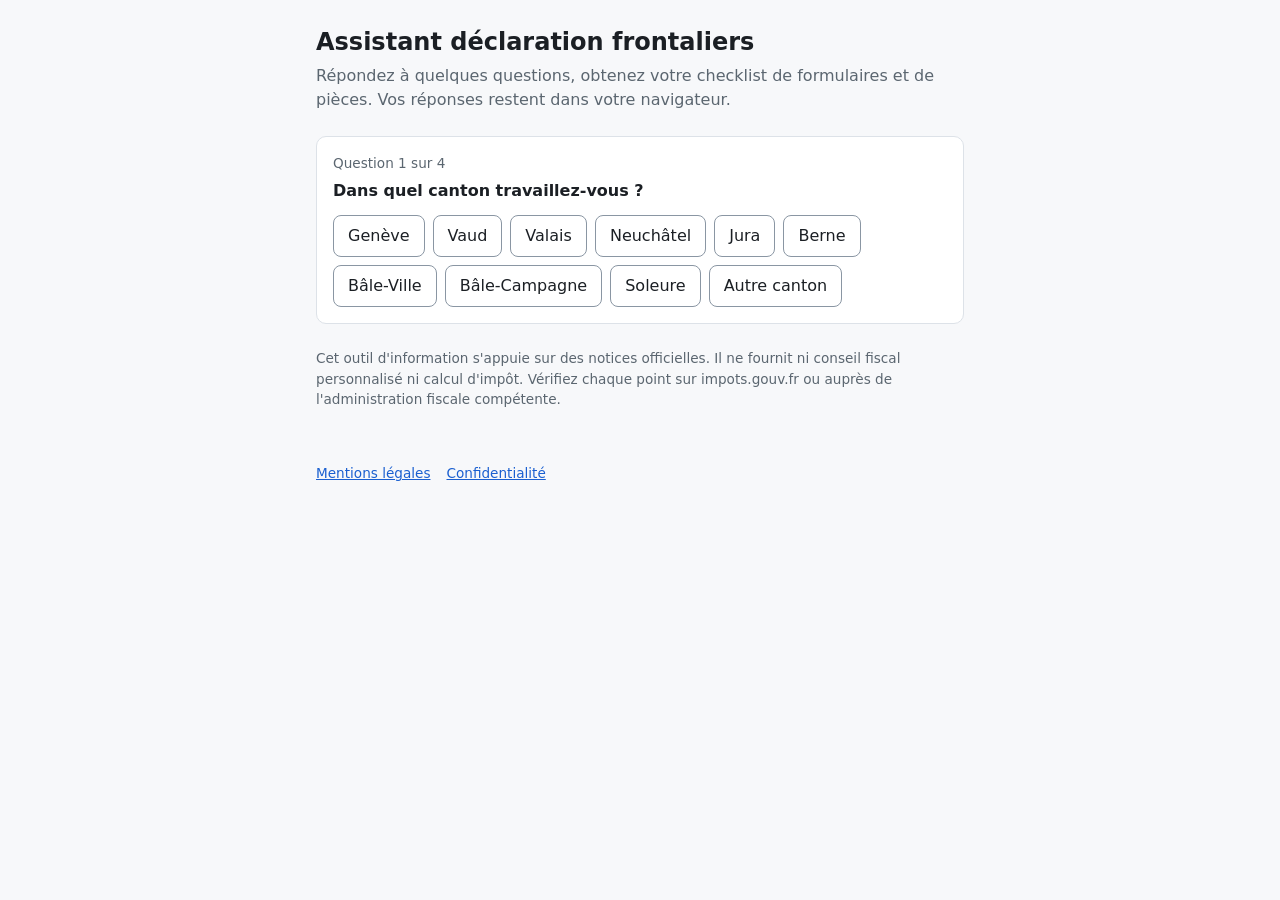
==== index.html @ 08b75a15 "Étape 2 : pages légales, SEO, mesure d'audience optionnelle, accessibilité - Avertissement reformulé" ====
<!doctype html>
<html lang="fr">
<head>
  <meta charset="utf-8">
  <meta name="viewport" content="width=device-width, initial-scale=1">
  <title>Checklist déclaration d'impôts frontalier Suisse (Genève) | Assistant frontaliers</title>
  <meta name="description" content="Outil d'information gratuit : répondez à quelques questions et obtenez la checklist des formulaires (2042, 2047, 3916) et des pièces pour votre déclaration française de frontalier travaillant en Suisse.">
  <link rel="canonical" href="https://tmendyharan-cyber.github.io/assistant-frontaliers/">
  <meta property="og:type" content="website">
  <meta property="og:locale" content="fr_FR">
  <meta property="og:site_name" content="Assistant frontaliers">
  <meta property="og:title" content="Checklist déclaration d'impôts frontalier Suisse (Genève)">
  <meta property="og:description" content="Répondez à quelques questions et obtenez la checklist des formulaires et des pièces pour votre déclaration française. Outil d'information, vos réponses restent dans votre navigateur.">
  <meta property="og:url" content="https://tmendyharan-cyber.github.io/assistant-frontaliers/">
  <meta name="twitter:card" content="summary">
  <link rel="stylesheet" href="style.css">
</head>
<body>
<a class="skip" href="#app">Aller au questionnaire</a>
<main>
  <h1>Assistant déclaration frontaliers</h1>
  <p class="lead">Répondez à quelques questions, obtenez votre checklist de formulaires et de pièces. Vos réponses restent dans votre navigateur.</p>
  <div id="app"></div>
  <p class="disc" id="disc"></p>
</main>
<footer>
  <nav aria-label="Informations légales">
    <a href="mentions-legales.html">Mentions légales</a>
    <a href="confidentialite.html">Confidentialité</a>
  </nav>
</footer>
<script type="module" src="analytics.js"></script>
<script type="module" src="app.js"></script>
</body>
</html>
---- style.css ----
/* Contrastes vérifiés (WCAG 2.1 AA) : texte ≥ 4,5:1, bordures de contrôles ≥ 3:1. */
:root { --bg:#f7f8fa; --fg:#1b1f24; --muted:#5b6670; --card:#fff; --accent:#1a5fd0; --on-accent:#fff; --line:#dde2e8; --control:#8a96a3; --warn:#8a5a00; }
@media (prefers-color-scheme: dark) {
  :root { --bg:#14171a; --fg:#e8ebee; --muted:#9aa5b0; --card:#1d2227; --accent:#6ea2ff; --on-accent:#14171a; --line:#2c333a; --control:#6b7682; --warn:#e0b050; }
}
* { box-sizing: border-box; }
body { margin:0; background:var(--bg); color:var(--fg); font:16px/1.5 system-ui, sans-serif; }
main { max-width:680px; margin:0 auto; padding:24px 16px 32px; }
h1 { font-size:1.5rem; margin:0 0 4px; }
h2 { font-size:1.2rem; margin:24px 0 8px; }
.lead { color:var(--muted); margin:0 0 24px; }
.card { background:var(--card); border:1px solid var(--line); border-radius:10px; padding:16px; margin-bottom:12px; }
.q { font-weight:600; font-size:1rem; margin:0 0 12px; }
.q:focus { outline:none; }
.opts { display:flex; flex-wrap:wrap; gap:8px; }
button { font:inherit; padding:8px 14px; border-radius:8px; border:1px solid var(--control); background:var(--card); color:var(--fg); cursor:pointer; }
button:hover { border-color:var(--accent); }
button.primary { background:var(--accent); color:var(--on-accent); border-color:var(--accent); }
button[aria-pressed="true"] { border-color:var(--accent); box-shadow:inset 0 0 0 1px var(--accent); }
:focus-visible { outline:3px solid var(--accent); outline-offset:2px; }
.step { color:var(--muted); font-size:.85rem; margin-bottom:6px; }
.rule h3 { margin:0 0 6px; font-size:1.02rem; }
.rule p { margin:0 0 8px; }
.badge { display:inline-block; font-size:.75rem; color:var(--warn); border:1px solid var(--warn); border-radius:6px; padding:1px 6px; margin-bottom:8px; }
a { color:var(--accent); }
.disc { color:var(--muted); font-size:.85rem; margin-top:24px; }
.actions { display:flex; flex-wrap:wrap; gap:8px; margin-top:16px; }
form label { display:block; margin:8px 0; }
input[type="email"] { font:inherit; width:100%; max-width:360px; padding:8px 10px; border-radius:8px; border:1px solid var(--control); background:var(--card); color:var(--fg); }
.sr-only { position:absolute; width:1px; height:1px; padding:0; margin:-1px; overflow:hidden; clip:rect(0,0,0,0); white-space:nowrap; border:0; }
.skip { position:absolute; left:-9999px; top:8px; background:var(--card); color:var(--fg); padding:8px 12px; border-radius:8px; z-index:1; }
.skip:focus { left:16px; }
footer { max-width:680px; margin:0 auto; padding:0 16px 48px; color:var(--muted); font-size:.85rem; }
footer nav { display:flex; flex-wrap:wrap; gap:16px; margin-top:8px; }
.prose h2 { margin-top:28px; }
.prose li { margin-bottom:4px; }
@media print { button, .actions, .skip, footer nav { display:none; } body { background:#fff; color:#000; } }
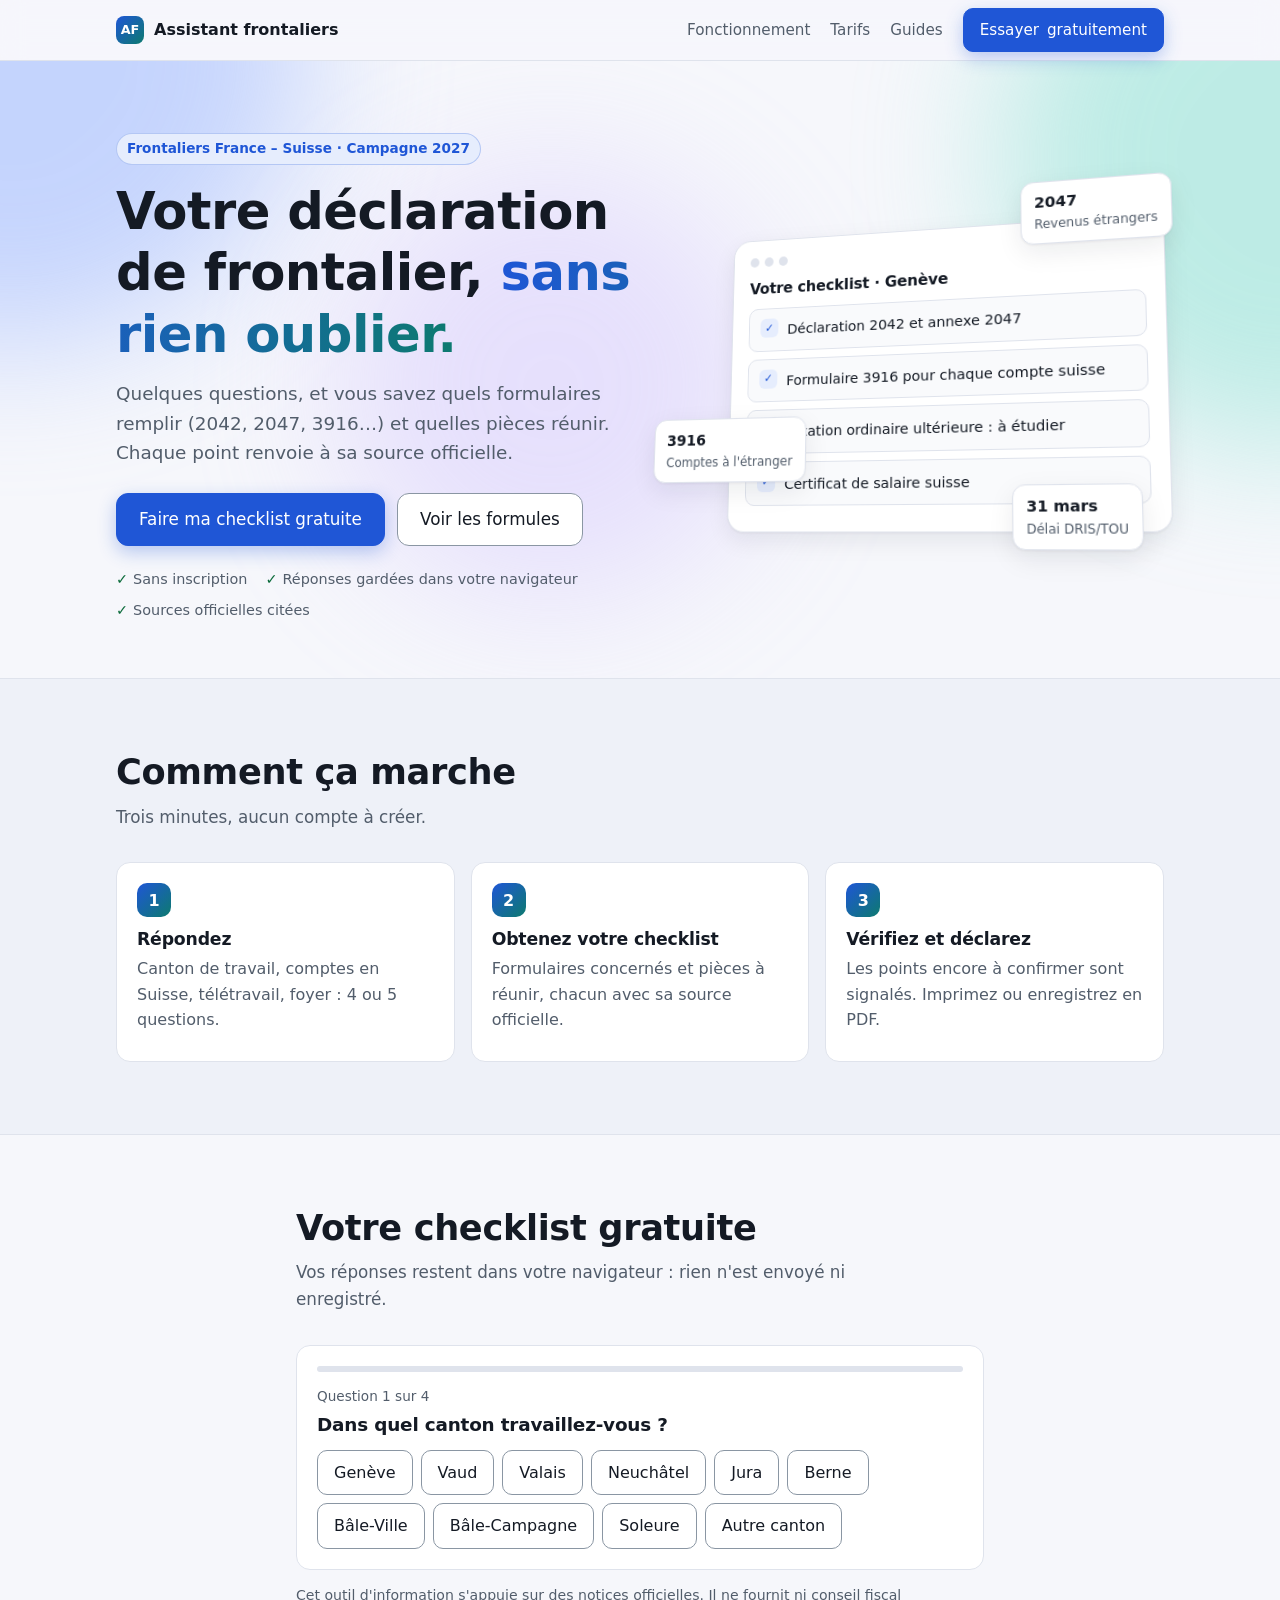
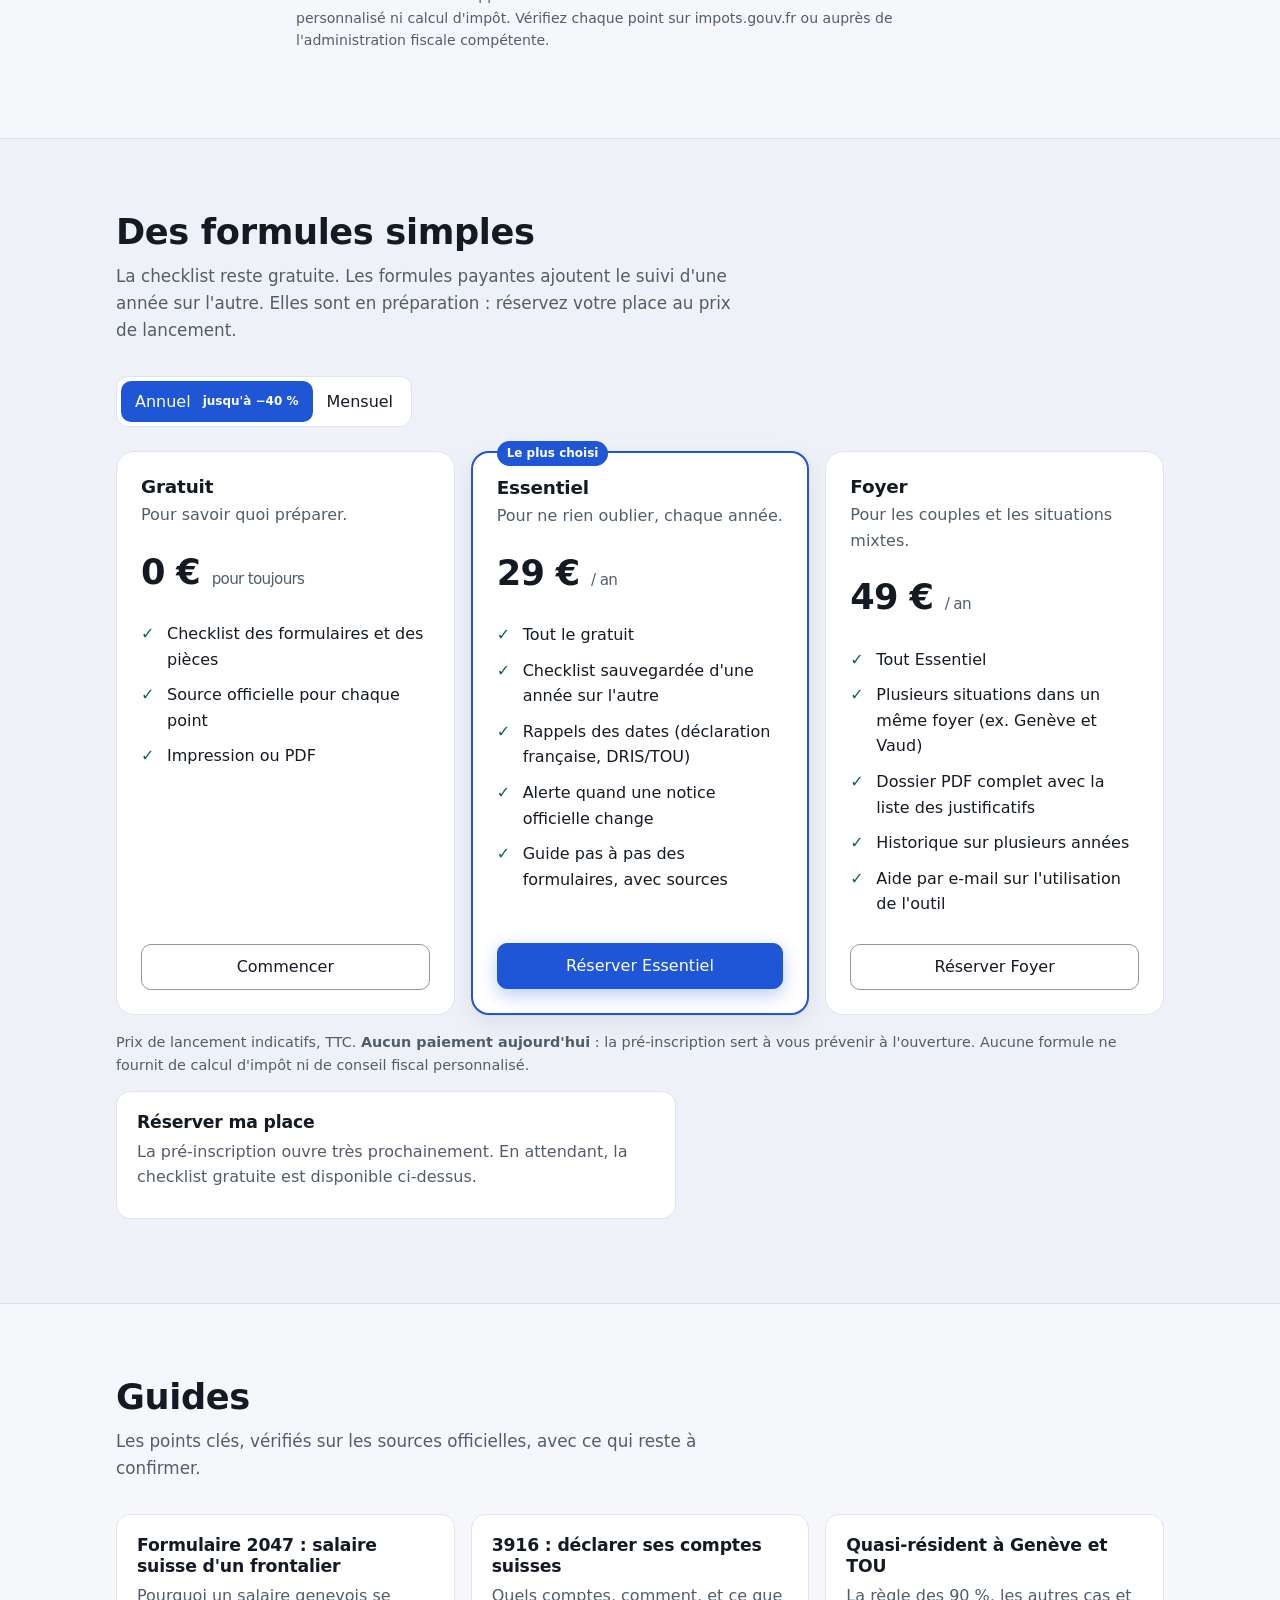
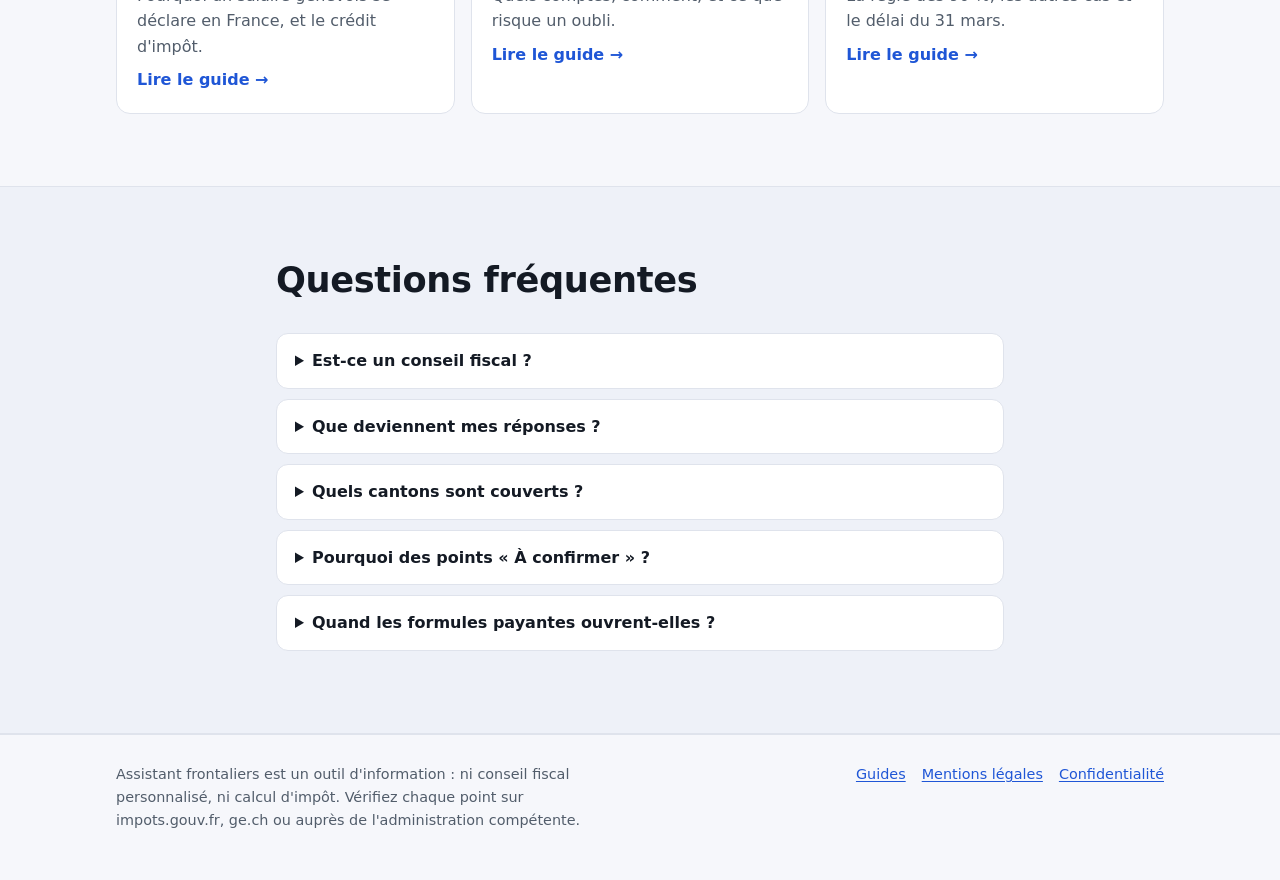
==== commit 35612585: "Étape 3 : page d'accueil SaaS, tarifs en pré-inscription, guides vérifiés - Accueil : héros animé (c" ====
--- a/index.html
+++ b/index.html
@@ -13,23 +13,143 @@
   <meta property="og:description" content="Répondez à quelques questions et obtenez la checklist des formulaires et des pièces pour votre déclaration française. Outil d'information, vos réponses restent dans votre navigateur.">
   <meta property="og:url" content="https://tmendyharan-cyber.github.io/assistant-frontaliers/">
   <meta name="twitter:card" content="summary">
-  <link rel="stylesheet" href="style.css">
+  <link rel="stylesheet" href="style.css?v=4">
+  <script>document.documentElement.classList.add("js");</script>
 </head>
 <body>
-<a class="skip" href="#app">Aller au questionnaire</a>
+<a class="skip" href="#assistant">Aller au questionnaire</a>
+
+<header class="site-header">
+  <div class="wrap">
+    <a class="brand" href="./"><span class="brand-mark" aria-hidden="true">AF</span>Assistant frontaliers</a>
+    <nav class="site-nav" aria-label="Navigation principale">
+      <a href="#fonctionnement">Fonctionnement</a>
+      <a href="#tarifs">Tarifs</a>
+      <a href="articles/">Guides</a>
+      <a class="btn btn-primary" href="#assistant">Essayer<span class="hide-sm"> gratuitement</span></a>
+    </nav>
+  </div>
+</header>
+
 <main>
-  <h1>Assistant déclaration frontaliers</h1>
-  <p class="lead">Répondez à quelques questions, obtenez votre checklist de formulaires et de pièces. Vos réponses restent dans votre navigateur.</p>
-  <div id="app"></div>
-  <p class="disc" id="disc"></p>
+  <section class="hero" aria-labelledby="hero-title">
+    <div class="hero-bg" aria-hidden="true"><span class="blob b1"></span><span class="blob b2"></span><span class="blob b3"></span></div>
+    <div class="wrap">
+      <div>
+        <span class="eyebrow">Frontaliers France – Suisse · Campagne 2027</span>
+        <h1 id="hero-title">Votre déclaration de frontalier, <span class="grad">sans rien oublier.</span></h1>
+        <p class="lead">Quelques questions, et vous savez quels formulaires remplir (2042, 2047, 3916…) et quelles pièces réunir. Chaque point renvoie à sa source officielle.</p>
+        <div class="hero-cta">
+          <a class="btn btn-primary btn-lg" href="#assistant">Faire ma checklist gratuite</a>
+          <a class="btn btn-lg" href="#tarifs">Voir les formules</a>
+        </div>
+        <ul class="trust">
+          <li>Sans inscription</li>
+          <li>Réponses gardées dans votre navigateur</li>
+          <li>Sources officielles citées</li>
+        </ul>
+      </div>
+      <div class="scene" aria-hidden="true">
+        <div class="tilt" id="tilt">
+          <div class="mock">
+            <div class="mock-head"><span></span><span></span><span></span></div>
+            <h3>Votre checklist · Genève</h3>
+            <div class="mock-item"><span class="tick">✓</span>Déclaration 2042 et annexe 2047</div>
+            <div class="mock-item"><span class="tick">✓</span>Formulaire 3916 pour chaque compte suisse</div>
+            <div class="mock-item"><span class="tick">✓</span>Taxation ordinaire ultérieure : à étudier</div>
+            <div class="mock-item"><span class="tick">✓</span>Certificat de salaire suisse</div>
+          </div>
+          <div class="chip c1">2047<small>Revenus étrangers</small></div>
+          <div class="chip c2">3916<small>Comptes à l'étranger</small></div>
+          <div class="chip c3">31 mars<small>Délai DRIS/TOU</small></div>
+        </div>
+      </div>
+    </div>
+  </section>
+
+  <section class="section alt" id="fonctionnement" aria-labelledby="fonctionnement-title">
+    <div class="wrap">
+      <div class="section-head reveal">
+        <h2 id="fonctionnement-title">Comment ça marche</h2>
+        <p>Trois minutes, aucun compte à créer.</p>
+      </div>
+      <div class="grid-3">
+        <div class="card reveal"><div class="step-num">1</div><h3>Répondez</h3><p>Canton de travail, comptes en Suisse, télétravail, foyer : 4 ou 5 questions.</p></div>
+        <div class="card reveal"><div class="step-num">2</div><h3>Obtenez votre checklist</h3><p>Formulaires concernés et pièces à réunir, chacun avec sa source officielle.</p></div>
+        <div class="card reveal"><div class="step-num">3</div><h3>Vérifiez et déclarez</h3><p>Les points encore à confirmer sont signalés. Imprimez ou enregistrez en PDF.</p></div>
+      </div>
+    </div>
+  </section>
+
+  <section class="section" id="assistant" aria-labelledby="assistant-title" tabindex="-1">
+    <div class="wrap assistant-shell">
+      <div class="section-head">
+        <h2 id="assistant-title">Votre checklist gratuite</h2>
+        <p>Vos réponses restent dans votre navigateur : rien n'est envoyé ni enregistré.</p>
+      </div>
+      <div id="app"></div>
+      <p class="disc" id="disc"></p>
+    </div>
+  </section>
+
+  <section class="section alt" id="tarifs" aria-labelledby="tarifs-title">
+    <div class="wrap">
+      <div class="section-head reveal">
+        <h2 id="tarifs-title">Des formules simples</h2>
+        <p>La checklist reste gratuite. Les formules payantes ajoutent le suivi d'une année sur l'autre. Elles sont en préparation : réservez votre place au prix de lancement.</p>
+      </div>
+      <div class="billing" role="group" aria-label="Périodicité">
+        <button type="button" data-billing="yearly" aria-pressed="true">Annuel <span class="save" id="save"></span></button>
+        <button type="button" data-billing="monthly" aria-pressed="false">Mensuel</button>
+      </div>
+      <div class="plans" id="plans"></div>
+      <p class="price-note">Prix de lancement indicatifs, TTC. <strong>Aucun paiement aujourd'hui</strong> : la pré-inscription sert à vous prévenir à l'ouverture. Aucune formule ne fournit de calcul d'impôt ni de conseil fiscal personnalisé.</p>
+
+      <div class="card waitlist reveal" id="liste">
+        <h3>Réserver ma place</h3>
+        <div id="waitlist"></div>
+      </div>
+    </div>
+  </section>
+
+  <section class="section" id="guides" aria-labelledby="guides-title">
+    <div class="wrap">
+      <div class="section-head reveal">
+        <h2 id="guides-title">Guides</h2>
+        <p>Les points clés, vérifiés sur les sources officielles, avec ce qui reste à confirmer.</p>
+      </div>
+      <div class="grid-3">
+        <a class="card link reveal" href="articles/formulaire-2047-suisse-frontalier.html"><h3>Formulaire 2047 : salaire suisse d'un frontalier</h3><p>Pourquoi un salaire genevois se déclare en France, et le crédit d'impôt.</p><span class="more">Lire le guide →</span></a>
+        <a class="card link reveal" href="articles/3916-compte-bancaire-suisse-frontalier.html"><h3>3916 : déclarer ses comptes suisses</h3><p>Quels comptes, comment, et ce que risque un oubli.</p><span class="more">Lire le guide →</span></a>
+        <a class="card link reveal" href="articles/quasi-resident-geneve-taxation-ordinaire-ulterieure.html"><h3>Quasi-résident à Genève et TOU</h3><p>La règle des 90 %, les autres cas et le délai du 31 mars.</p><span class="more">Lire le guide →</span></a>
+      </div>
+    </div>
+  </section>
+
+  <section class="section alt faq" id="faq" aria-labelledby="faq-title">
+    <div class="wrap" style="max-width:760px">
+      <div class="section-head"><h2 id="faq-title">Questions fréquentes</h2></div>
+      <details><summary>Est-ce un conseil fiscal ?</summary><p>Non. C'est un outil d'information : il liste les formulaires et les pièces à prévoir selon vos réponses, avec la source de chaque point. Il ne calcule pas votre impôt et ne remplace ni les notices officielles ni l'administration fiscale.</p></details>
+      <details><summary>Que deviennent mes réponses ?</summary><p>Elles restent dans votre navigateur et disparaissent quand vous fermez la page. Seule l'adresse e-mail que vous laissez volontairement pour la pré-inscription est conservée. <a href="confidentialite.html">Politique de confidentialité</a>.</p></details>
+      <details><summary>Quels cantons sont couverts ?</summary><p>Genève en priorité, ainsi que les huit cantons de l'accord frontalier de 1983 (Berne, Soleure, Bâle-Ville, Bâle-Campagne, Vaud, Valais, Neuchâtel, Jura). Les autres cantons ne sont pas encore couverts.</p></details>
+      <details><summary>Pourquoi des points « À confirmer » ?</summary><p>Certains points n'ont pas encore été vérifiés sur la notice officielle de la campagne en cours. Ils sont signalés pour que vous les contrôliez avant de déclarer.</p></details>
+      <details><summary>Quand les formules payantes ouvrent-elles ?</summary><p>Elles sont en préparation pour la campagne de déclaration 2027. Pré-inscrivez-vous pour être prévenu. Aucun paiement n'est demandé aujourd'hui.</p></details>
+    </div>
+  </section>
 </main>
+
 <footer>
-  <nav aria-label="Informations légales">
-    <a href="mentions-legales.html">Mentions légales</a>
-    <a href="confidentialite.html">Confidentialité</a>
-  </nav>
+  <div class="wrap">
+    <p>Assistant frontaliers est un outil d'information : ni conseil fiscal personnalisé, ni calcul d'impôt. Vérifiez chaque point sur impots.gouv.fr, ge.ch ou auprès de l'administration compétente.</p>
+    <nav aria-label="Informations légales">
+      <a href="articles/">Guides</a>
+      <a href="mentions-legales.html">Mentions légales</a>
+      <a href="confidentialite.html">Confidentialité</a>
+    </nav>
+  </div>
 </footer>
 <script type="module" src="analytics.js"></script>
 <script type="module" src="app.js"></script>
+<script type="module" src="landing.js"></script>
 </body>
 </html>
--- a/style.css
+++ b/style.css
@@ -1,37 +1,195 @@
-/* Contrastes vérifiés (WCAG 2.1 AA) : texte ≥ 4,5:1, bordures de contrôles ≥ 3:1. */
-:root { --bg:#f7f8fa; --fg:#1b1f24; --muted:#5b6670; --card:#fff; --accent:#1a5fd0; --on-accent:#fff; --line:#dde2e8; --control:#8a96a3; --warn:#8a5a00; }
+/* Contrastes vérifiés (WCAG 2.1 AA) : texte ≥ 4,5:1, bordures de contrôles ≥ 3:1.
+   Polices système uniquement : aucune requête vers un service de polices tiers. */
+:root {
+  --bg:#f6f7fb; --bg-2:#eef1f8; --fg:#141a24; --muted:#525d6b; --card:#fff; --card-2:#f9fafc;
+  --accent:#1f56d6; --accent-2:#0d7a6f; --on-accent:#fff; --accent-soft:#e6edfd;
+  --line:#dfe3ec; --control:#8a96a3; --warn:#8a5a00; --ok:#0b6b3a;
+  --blob-1:#9db8ff; --blob-2:#8fe3d4; --blob-3:#c9b6ff;
+  --shadow:0 1px 2px rgba(16,24,40,.05), 0 8px 24px rgba(16,24,40,.08);
+  --radius:14px;
+}
 @media (prefers-color-scheme: dark) {
-  :root { --bg:#14171a; --fg:#e8ebee; --muted:#9aa5b0; --card:#1d2227; --accent:#6ea2ff; --on-accent:#14171a; --line:#2c333a; --control:#6b7682; --warn:#e0b050; }
+  :root {
+    --bg:#0e1117; --bg-2:#141924; --fg:#e8ebf1; --muted:#9da8b6; --card:#161b26; --card-2:#1b2130;
+    --accent:#7aa7ff; --accent-2:#5fd1bf; --on-accent:#0e1117; --accent-soft:#1c2740;
+    --line:#2a3242; --control:#6b7682; --warn:#e0b050; --ok:#5fd18f;
+    --blob-1:#2b4b9e; --blob-2:#145e57; --blob-3:#4a3a8c;
+    --shadow:0 1px 2px rgba(0,0,0,.3), 0 10px 30px rgba(0,0,0,.35);
+  }
 }
-* { box-sizing: border-box; }
-body { margin:0; background:var(--bg); color:var(--fg); font:16px/1.5 system-ui, sans-serif; }
-main { max-width:680px; margin:0 auto; padding:24px 16px 32px; }
-h1 { font-size:1.5rem; margin:0 0 4px; }
-h2 { font-size:1.2rem; margin:24px 0 8px; }
-.lead { color:var(--muted); margin:0 0 24px; }
-.card { background:var(--card); border:1px solid var(--line); border-radius:10px; padding:16px; margin-bottom:12px; }
-.q { font-weight:600; font-size:1rem; margin:0 0 12px; }
+* { box-sizing:border-box; }
+html { scroll-behavior:smooth; }
+body { margin:0; background:var(--bg); color:var(--fg); font:16px/1.6 ui-sans-serif, system-ui, -apple-system, "Segoe UI", Roboto, sans-serif; -webkit-font-smoothing:antialiased; }
+img, svg { max-width:100%; }
+a { color:var(--accent); text-underline-offset:2px; }
+h1, h2, h3 { line-height:1.2; letter-spacing:-.01em; }
+:focus-visible { outline:3px solid var(--accent); outline-offset:2px; border-radius:6px; }
+.sr-only { position:absolute; width:1px; height:1px; padding:0; margin:-1px; overflow:hidden; clip:rect(0,0,0,0); white-space:nowrap; border:0; }
+.skip { position:absolute; left:-9999px; top:8px; background:var(--card); color:var(--fg); padding:8px 12px; border-radius:8px; z-index:100; }
+.skip:focus { left:16px; }
+.wrap { max-width:1080px; margin:0 auto; padding:0 16px; }
+
+/* En-tête */
+.site-header { position:sticky; top:0; z-index:50; backdrop-filter:saturate(1.4) blur(12px); -webkit-backdrop-filter:saturate(1.4) blur(12px); background:color-mix(in srgb, var(--bg) 78%, transparent); border-bottom:1px solid var(--line); }
+.site-header .wrap { display:flex; align-items:center; gap:16px; height:60px; }
+.brand { display:flex; align-items:center; gap:10px; font-weight:700; color:var(--fg); text-decoration:none; }
+.brand-mark { width:28px; height:28px; border-radius:8px; background:linear-gradient(135deg, var(--accent), var(--accent-2)); display:grid; place-items:center; color:var(--on-accent); font-size:.8rem; font-weight:800; }
+.site-nav { margin-left:auto; display:flex; align-items:center; gap:20px; }
+.site-nav a { color:var(--muted); text-decoration:none; font-size:.95rem; }
+.site-nav a:hover { color:var(--fg); }
+.site-nav .btn { color:var(--on-accent); }
+@media (max-width:720px) { .site-nav a:not(.btn) { display:none; } }
+
+/* Boutons */
+button, .btn { font:inherit; display:inline-flex; align-items:center; justify-content:center; gap:8px; padding:9px 16px; border-radius:10px; border:1px solid var(--control); background:var(--card); color:var(--fg); cursor:pointer; text-decoration:none; transition:transform .15s ease, box-shadow .15s ease, border-color .15s ease; }
+button:hover, .btn:hover { border-color:var(--accent); }
+.btn-primary, button.primary { background:var(--accent); color:var(--on-accent); border-color:var(--accent); box-shadow:0 6px 18px color-mix(in srgb, var(--accent) 30%, transparent); }
+.btn-primary:hover, button.primary:hover { transform:translateY(-1px); }
+.btn-lg { padding:12px 22px; font-size:1.05rem; border-radius:12px; }
+button[aria-pressed="true"] { border-color:var(--accent); background:var(--accent-soft); box-shadow:inset 0 0 0 1px var(--accent); }
+button:disabled { opacity:.6; cursor:not-allowed; }
+
+/* Héros */
+.hero { position:relative; overflow:hidden; padding:72px 0 56px; }
+.hero-bg { position:absolute; inset:-20% -10% auto; height:140%; z-index:0; pointer-events:none; }
+.blob { position:absolute; width:46vmax; height:46vmax; border-radius:50%; filter:blur(70px); opacity:.55; animation:drift 22s ease-in-out infinite alternate; }
+.blob.b1 { background:var(--blob-1); left:-12vmax; top:-14vmax; }
+.blob.b2 { background:var(--blob-2); right:-14vmax; top:-6vmax; animation-duration:26s; animation-delay:-6s; }
+.blob.b3 { background:var(--blob-3); left:30%; top:18vmax; width:34vmax; height:34vmax; animation-duration:30s; animation-delay:-12s; opacity:.35; }
+@keyframes drift { from { transform:translate3d(0,0,0) scale(1); } to { transform:translate3d(6vmax,4vmax,0) scale(1.12); } }
+.hero .wrap { position:relative; z-index:1; display:grid; grid-template-columns:1.1fr .9fr; gap:48px; align-items:center; }
+@media (max-width:880px) { .hero .wrap { grid-template-columns:1fr; } .hero { padding-top:48px; } }
+.eyebrow { display:inline-flex; align-items:center; gap:8px; font-size:.85rem; font-weight:600; color:var(--accent); background:var(--accent-soft); border:1px solid color-mix(in srgb, var(--accent) 25%, transparent); padding:4px 10px; border-radius:999px; }
+.hero h1 { font-size:clamp(2rem, 4.6vw, 3.2rem); margin:16px 0 14px; }
+.grad { background:linear-gradient(90deg, var(--accent), var(--accent-2)); -webkit-background-clip:text; background-clip:text; color:transparent; }
+.hero .lead { font-size:1.15rem; color:var(--muted); margin:0 0 26px; max-width:34em; }
+.hero-cta { display:flex; flex-wrap:wrap; gap:12px; }
+.trust { display:flex; flex-wrap:wrap; gap:8px 18px; margin:22px 0 0; padding:0; list-style:none; color:var(--muted); font-size:.9rem; }
+.trust li::before { content:"✓ "; color:var(--ok); font-weight:700; }
+
+/* Visuel 3D léger : carte en perspective qui suit le pointeur */
+.scene { perspective:1100px; }
+.tilt { position:relative; transform-style:preserve-3d; transform:rotateX(var(--rx, 8deg)) rotateY(var(--ry, -14deg)); transition:transform .25s ease-out; }
+.mock { background:var(--card); border:1px solid var(--line); border-radius:18px; box-shadow:var(--shadow); padding:18px; transform:translateZ(0); }
+.mock-head { display:flex; gap:6px; margin-bottom:14px; }
+.mock-head span { width:10px; height:10px; border-radius:50%; background:var(--line); }
+.mock h3 { margin:0 0 12px; font-size:1rem; }
+.mock-item { display:flex; align-items:flex-start; gap:10px; padding:10px 12px; border:1px solid var(--line); border-radius:10px; margin-bottom:8px; background:var(--card-2); font-size:.92rem; }
+.mock-item .tick { flex:none; width:20px; height:20px; border-radius:6px; background:var(--accent-soft); color:var(--accent); display:grid; place-items:center; font-size:.75rem; font-weight:800; }
+.chip { position:absolute; padding:8px 12px; border-radius:12px; background:var(--card); border:1px solid var(--line); box-shadow:var(--shadow); font-weight:700; font-size:.9rem; }
+.chip small { display:block; font-weight:500; color:var(--muted); font-size:.75rem; }
+.chip.c1 { top:-18px; right:-10px; transform:translateZ(70px); }
+.chip.c2 { bottom:46px; left:-26px; transform:translateZ(110px); }
+.chip.c3 { bottom:-16px; right:24px; transform:translateZ(50px); }
+@media (max-width:880px) {
+  .scene { max-width:520px; width:100%; margin:0 auto; padding:12px 18px 24px; }
+  .tilt { --rx:6deg; --ry:-8deg; }
+  .chip.c1 { right:0; } .chip.c2 { left:0; bottom:-14px; } .chip.c3 { display:none; }
+}
+
+/* Sections */
+section { scroll-margin-top:72px; }
+.section { padding:72px 0; }
+.section.alt { background:var(--bg-2); border-top:1px solid var(--line); border-bottom:1px solid var(--line); }
+.section-head { max-width:640px; margin:0 0 32px; }
+.section-head h2 { font-size:clamp(1.6rem, 3vw, 2.2rem); margin:0 0 10px; }
+.section-head p { color:var(--muted); margin:0; font-size:1.05rem; }
+.grid-3 { display:grid; grid-template-columns:repeat(3, 1fr); gap:16px; }
+@media (max-width:880px) { .grid-3 { grid-template-columns:1fr; } }
+.card { background:var(--card); border:1px solid var(--line); border-radius:var(--radius); padding:20px; margin-bottom:12px; }
+.grid-3 .card { margin:0; }
+.step-num { width:34px; height:34px; border-radius:10px; display:grid; place-items:center; font-weight:800; background:linear-gradient(135deg, var(--accent), var(--accent-2)); color:var(--on-accent); margin-bottom:12px; }
+.card h3 { margin:0 0 6px; font-size:1.08rem; }
+.card p { margin:0 0 8px; color:var(--muted); }
+.card.link { text-decoration:none; color:inherit; display:block; transition:transform .2s ease, border-color .2s ease, box-shadow .2s ease; }
+.card.link:hover { transform:translateY(-3px); border-color:var(--accent); box-shadow:var(--shadow); }
+.card.link .more { color:var(--accent); font-weight:600; }
+
+/* Assistant */
+.assistant-shell { max-width:720px; }
+.progress { height:6px; border-radius:99px; background:var(--line); overflow:hidden; margin:0 0 14px; }
+.progress span { display:block; height:100%; background:linear-gradient(90deg, var(--accent), var(--accent-2)); transition:width .35s ease; }
+.q { font-weight:700; font-size:1.15rem; margin:0 0 14px; }
 .q:focus { outline:none; }
 .opts { display:flex; flex-wrap:wrap; gap:8px; }
-button { font:inherit; padding:8px 14px; border-radius:8px; border:1px solid var(--control); background:var(--card); color:var(--fg); cursor:pointer; }
-button:hover { border-color:var(--accent); }
-button.primary { background:var(--accent); color:var(--on-accent); border-color:var(--accent); }
-button[aria-pressed="true"] { border-color:var(--accent); box-shadow:inset 0 0 0 1px var(--accent); }
-:focus-visible { outline:3px solid var(--accent); outline-offset:2px; }
 .step { color:var(--muted); font-size:.85rem; margin-bottom:6px; }
+.fade-in { animation:fade .3s ease both; }
+@keyframes fade { from { opacity:0; transform:translateY(6px); } to { opacity:1; transform:none; } }
 .rule h3 { margin:0 0 6px; font-size:1.02rem; }
-.rule p { margin:0 0 8px; }
-.badge { display:inline-block; font-size:.75rem; color:var(--warn); border:1px solid var(--warn); border-radius:6px; padding:1px 6px; margin-bottom:8px; }
-a { color:var(--accent); }
-.disc { color:var(--muted); font-size:.85rem; margin-top:24px; }
+.rule p { margin:0 0 8px; color:var(--fg); }
+.badge { display:inline-block; font-size:.75rem; font-weight:600; color:var(--warn); border:1px solid var(--warn); border-radius:6px; padding:1px 6px; margin-bottom:8px; }
+.badge.ok { color:var(--ok); border-color:var(--ok); }
 .actions { display:flex; flex-wrap:wrap; gap:8px; margin-top:16px; }
-form label { display:block; margin:8px 0; }
-input[type="email"] { font:inherit; width:100%; max-width:360px; padding:8px 10px; border-radius:8px; border:1px solid var(--control); background:var(--card); color:var(--fg); }
-.sr-only { position:absolute; width:1px; height:1px; padding:0; margin:-1px; overflow:hidden; clip:rect(0,0,0,0); white-space:nowrap; border:0; }
-.skip { position:absolute; left:-9999px; top:8px; background:var(--card); color:var(--fg); padding:8px 12px; border-radius:8px; z-index:1; }
-.skip:focus { left:16px; }
-footer { max-width:680px; margin:0 auto; padding:0 16px 48px; color:var(--muted); font-size:.85rem; }
-footer nav { display:flex; flex-wrap:wrap; gap:16px; margin-top:8px; }
-.prose h2 { margin-top:28px; }
-.prose li { margin-bottom:4px; }
-@media print { button, .actions, .skip, footer nav { display:none; } body { background:#fff; color:#000; } }
+.upsell { border-color:color-mix(in srgb, var(--accent) 40%, var(--line)); background:linear-gradient(135deg, var(--accent-soft), var(--card)); }
+.disc, .notice { color:var(--muted); font-size:.88rem; }
+.notice { border-left:3px solid var(--accent); background:var(--accent-soft); color:var(--fg); padding:12px 14px; border-radius:0 10px 10px 0; margin:16px 0; }
+
+/* Tarifs */
+.billing { display:inline-flex; padding:4px; border-radius:12px; background:var(--card); border:1px solid var(--line); margin-bottom:24px; }
+.billing button { border:0; background:transparent; padding:8px 14px; }
+.billing button[aria-pressed="true"] { background:var(--accent); color:var(--on-accent); box-shadow:none; }
+.save { font-size:.75rem; font-weight:700; color:var(--ok); margin-left:4px; }
+.billing button[aria-pressed="true"] .save { color:inherit; }
+.plans { display:grid; grid-template-columns:repeat(3, 1fr); gap:16px; align-items:stretch; }
+@media (max-width:880px) { .plans { grid-template-columns:1fr; } }
+.plan { position:relative; display:flex; flex-direction:column; background:var(--card); border:1px solid var(--line); border-radius:18px; padding:24px; }
+.plan.highlight { border:2px solid var(--accent); box-shadow:var(--shadow); }
+.plan .tag { position:absolute; top:-12px; left:24px; background:var(--accent); color:var(--on-accent); font-size:.75rem; font-weight:700; padding:3px 10px; border-radius:999px; }
+.plan h3 { margin:0; font-size:1.15rem; }
+.plan .pitch { color:var(--muted); margin:4px 0 16px; }
+.price { font-size:2.2rem; font-weight:800; letter-spacing:-.02em; }
+.price small { font-size:.95rem; font-weight:500; color:var(--muted); }
+.plan ul { list-style:none; padding:0; margin:16px 0 22px; flex:1; }
+.plan li { padding:5px 0 5px 26px; position:relative; }
+.plan li::before { content:"✓"; position:absolute; left:0; color:var(--ok); font-weight:800; }
+.price-note { color:var(--muted); font-size:.9rem; margin-top:16px; }
+
+/* Formulaire de pré-inscription */
+.waitlist { max-width:560px; }
+form label { display:block; margin:10px 0 4px; font-weight:600; }
+form label.check { font-weight:400; display:flex; gap:10px; align-items:flex-start; }
+form label.check input { margin-top:5px; }
+input[type="email"], select { font:inherit; width:100%; padding:10px 12px; border-radius:10px; border:1px solid var(--control); background:var(--card); color:var(--fg); }
+.form-status { margin-top:12px; font-weight:600; }
+
+/* FAQ */
+.faq details { background:var(--card); border:1px solid var(--line); border-radius:12px; padding:14px 18px; margin-bottom:10px; }
+.faq summary { cursor:pointer; font-weight:600; }
+.faq details p { color:var(--muted); margin:10px 0 0; }
+
+/* Articles et pages de contenu */
+.prose { max-width:720px; margin:0 auto; padding:32px 16px 40px; }
+.prose h1 { font-size:clamp(1.7rem, 4vw, 2.4rem); margin:8px 0 10px; }
+.prose h2 { margin-top:32px; font-size:1.35rem; }
+.prose li { margin-bottom:6px; }
+.prose .lead { color:var(--muted); font-size:1.1rem; }
+.meta { color:var(--muted); font-size:.9rem; }
+.crumbs { font-size:.9rem; color:var(--muted); }
+.unconfirmed { border:1px solid var(--warn); border-radius:12px; padding:12px 16px; margin:16px 0; }
+.unconfirmed strong:first-child { color:var(--warn); }
+.cta-box { margin:36px 0 8px; padding:22px; border-radius:16px; background:linear-gradient(135deg, var(--accent-soft), var(--card)); border:1px solid color-mix(in srgb, var(--accent) 35%, var(--line)); }
+.cta-box h2 { margin:0 0 6px; font-size:1.2rem; }
+.sources li { word-break:break-word; }
+
+/* Pied de page */
+footer { border-top:1px solid var(--line); color:var(--muted); font-size:.9rem; padding:28px 0 48px; }
+footer .wrap { display:flex; flex-wrap:wrap; justify-content:space-between; gap:16px; }
+footer p { margin:0; max-width:520px; }
+footer nav { display:flex; flex-wrap:wrap; gap:16px; }
+
+/* Apparition au défilement : uniquement si le JS est actif */
+.js .reveal { opacity:0; transform:translateY(16px); transition:opacity .6s ease, transform .6s ease; }
+.js .reveal.in { opacity:1; transform:none; }
+
+@media (prefers-reduced-motion: reduce) {
+  html { scroll-behavior:auto; }
+  *, *::before, *::after { animation:none !important; transition:none !important; }
+  .tilt { transform:none; }
+  .js .reveal { opacity:1; transform:none; }
+}
+@media print {
+  .site-header, .hero, .section:not(#assistant), button, .actions, .skip, footer nav, .upsell { display:none !important; }
+  body { background:#fff; color:#000; }
+}
+.brand, .site-nav .btn { white-space:nowrap; }
+@media (max-width:420px) { .hide-sm { display:none; } .site-nav .btn { padding:7px 12px; } }
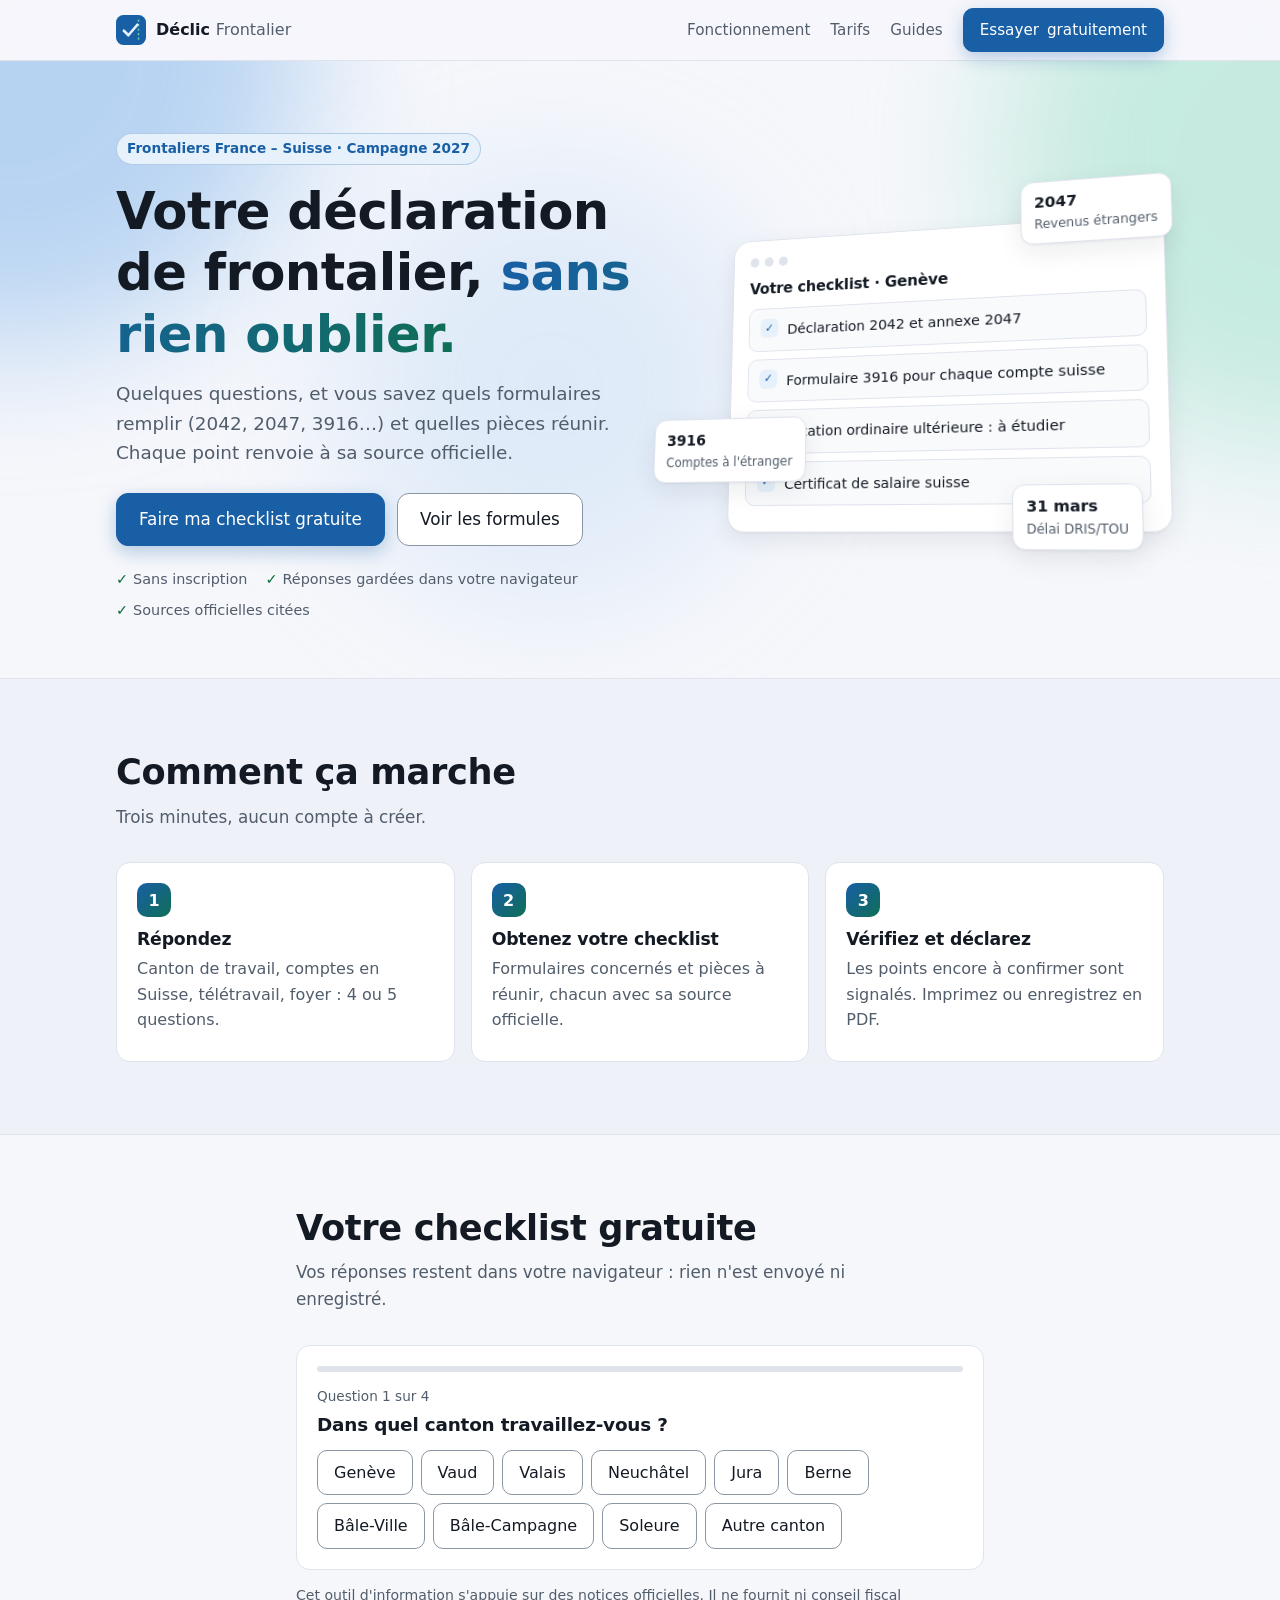
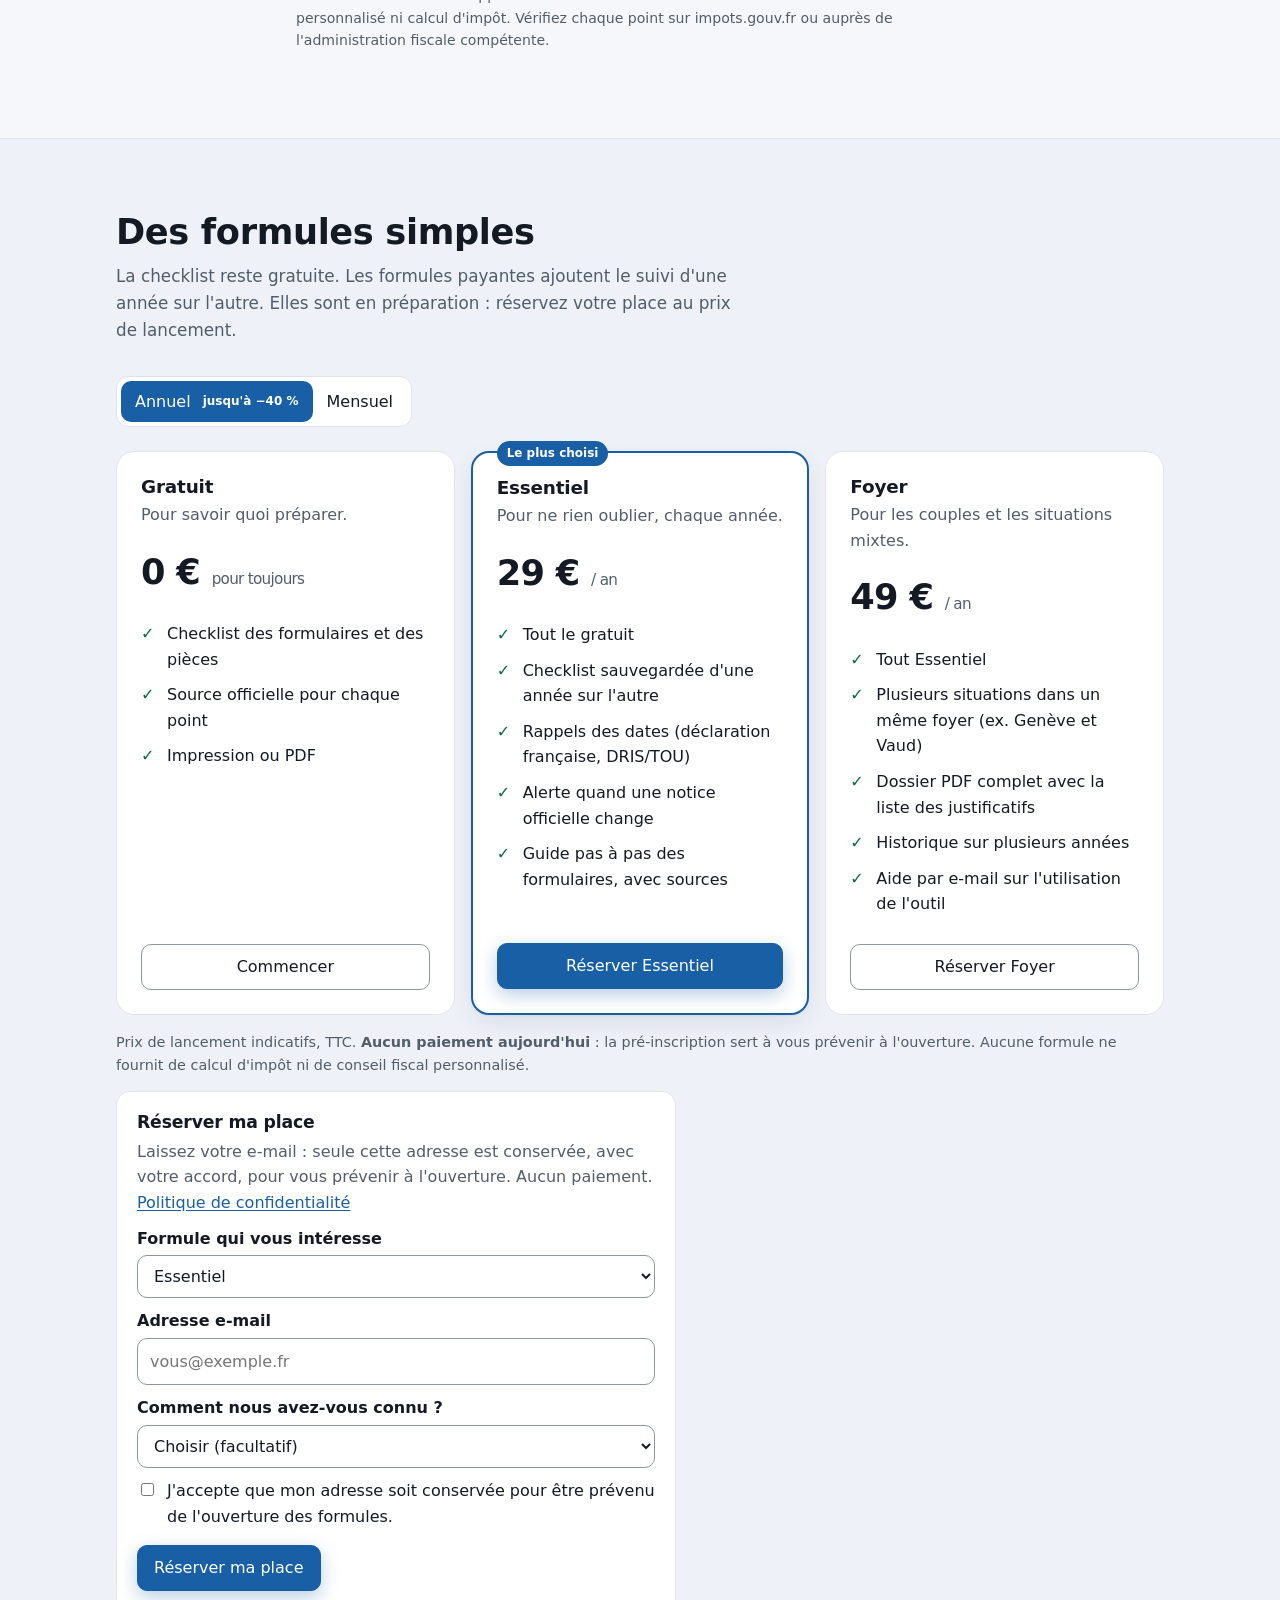
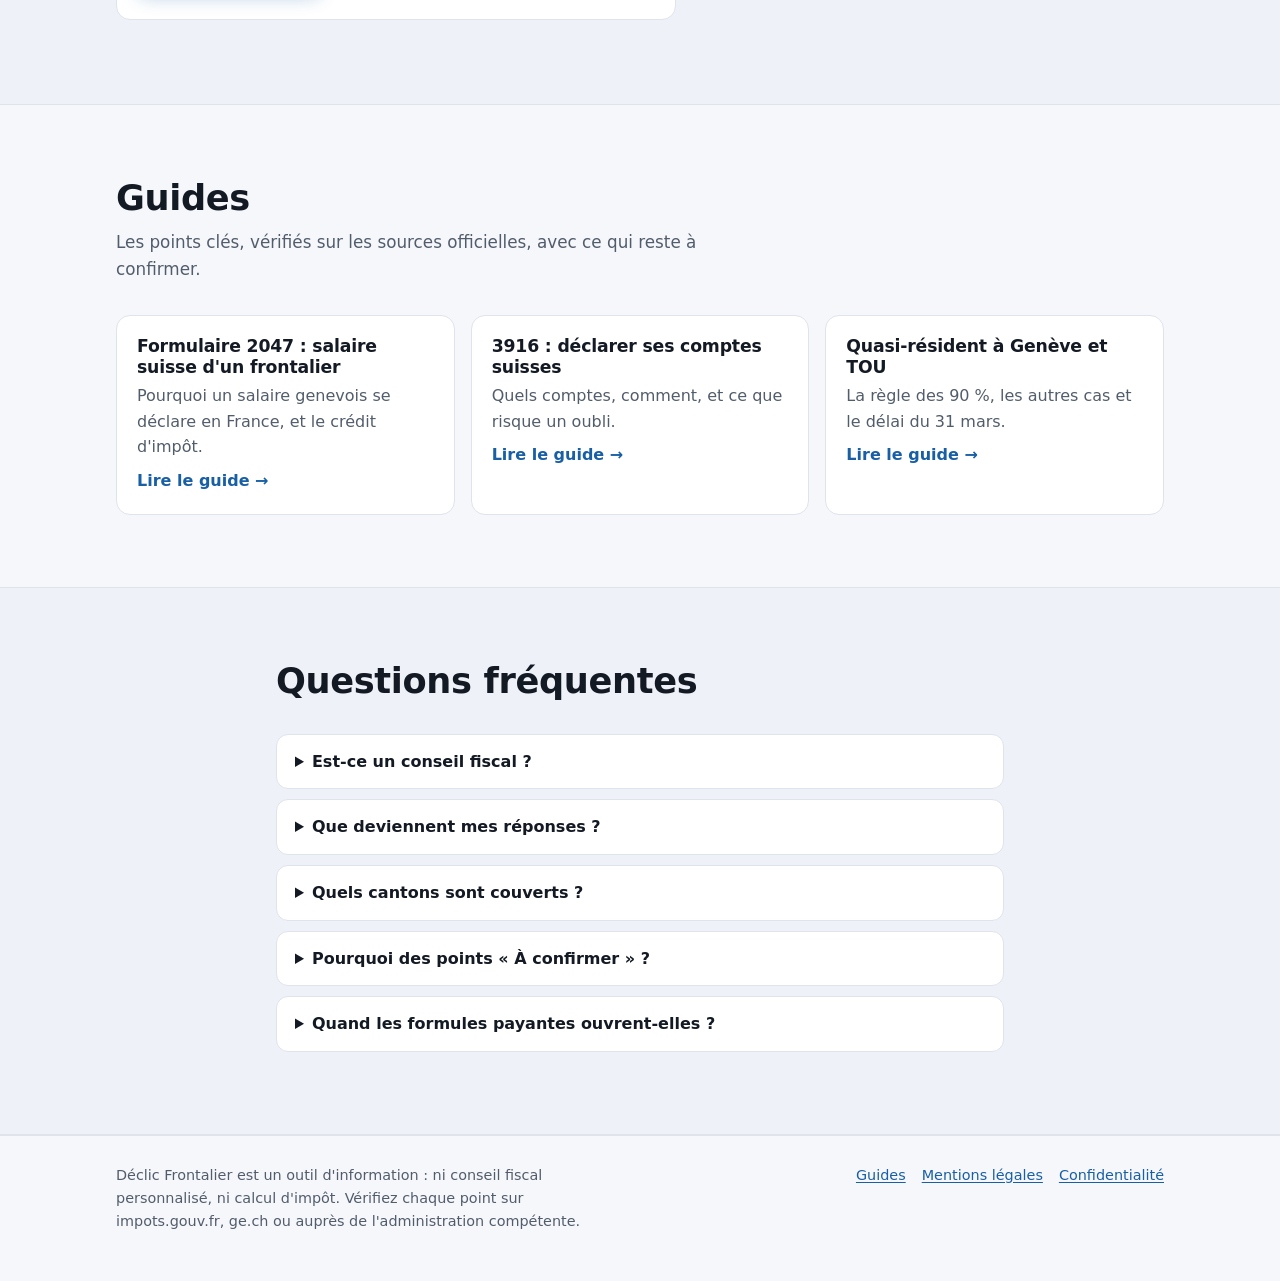
==== commit 60c6871c: "Identité Déclic Frontalier : nom, logo, couleurs, favicon, image de partage - Logo (img/logo-mark.sv" ====
--- a/index.html
+++ b/index.html
@@ -3,17 +3,24 @@
 <head>
   <meta charset="utf-8">
   <meta name="viewport" content="width=device-width, initial-scale=1">
-  <title>Checklist déclaration d'impôts frontalier Suisse (Genève) | Assistant frontaliers</title>
+  <title>Checklist déclaration d'impôts frontalier Suisse (Genève) | Déclic Frontalier</title>
   <meta name="description" content="Outil d'information gratuit : répondez à quelques questions et obtenez la checklist des formulaires (2042, 2047, 3916) et des pièces pour votre déclaration française de frontalier travaillant en Suisse.">
   <link rel="canonical" href="https://tmendyharan-cyber.github.io/assistant-frontaliers/">
   <meta property="og:type" content="website">
   <meta property="og:locale" content="fr_FR">
-  <meta property="og:site_name" content="Assistant frontaliers">
+  <meta property="og:site_name" content="Déclic Frontalier">
   <meta property="og:title" content="Checklist déclaration d'impôts frontalier Suisse (Genève)">
   <meta property="og:description" content="Répondez à quelques questions et obtenez la checklist des formulaires et des pièces pour votre déclaration française. Outil d'information, vos réponses restent dans votre navigateur.">
   <meta property="og:url" content="https://tmendyharan-cyber.github.io/assistant-frontaliers/">
-  <meta name="twitter:card" content="summary">
-  <link rel="stylesheet" href="style.css?v=4">
+  <meta name="twitter:card" content="summary_large_image">
+  <link rel="icon" href="favicon.svg" type="image/svg+xml">
+  <link rel="apple-touch-icon" href="apple-touch-icon.png">
+  <meta name="theme-color" content="#185FA5">
+  <meta property="og:image" content="https://tmendyharan-cyber.github.io/assistant-frontaliers/img/og-image.png">
+  <meta property="og:image:width" content="1200">
+  <meta property="og:image:height" content="630">
+  <meta property="og:image:alt" content="Déclic Frontalier : votre déclaration de frontalier, sans rien oublier.">
+  <link rel="stylesheet" href="style.css?v=5">
   <script>document.documentElement.classList.add("js");</script>
 </head>
 <body>
@@ -21,7 +28,7 @@
 
 <header class="site-header">
   <div class="wrap">
-    <a class="brand" href="./"><span class="brand-mark" aria-hidden="true">AF</span>Assistant frontaliers</a>
+    <a class="brand" href="./"><img src="./img/logo-mark.svg" width="30" height="30" alt=""><span class="brand-name">Déclic <span>Frontalier</span></span></a>
     <nav class="site-nav" aria-label="Navigation principale">
       <a href="#fonctionnement">Fonctionnement</a>
       <a href="#tarifs">Tarifs</a>
@@ -140,7 +147,7 @@
 
 <footer>
   <div class="wrap">
-    <p>Assistant frontaliers est un outil d'information : ni conseil fiscal personnalisé, ni calcul d'impôt. Vérifiez chaque point sur impots.gouv.fr, ge.ch ou auprès de l'administration compétente.</p>
+    <p>Déclic Frontalier est un outil d'information : ni conseil fiscal personnalisé, ni calcul d'impôt. Vérifiez chaque point sur impots.gouv.fr, ge.ch ou auprès de l'administration compétente.</p>
     <nav aria-label="Informations légales">
       <a href="articles/">Guides</a>
       <a href="mentions-legales.html">Mentions légales</a>
--- a/style.css
+++ b/style.css
@@ -1,19 +1,20 @@
-/* Contrastes vérifiés (WCAG 2.1 AA) : texte ≥ 4,5:1, bordures de contrôles ≥ 3:1.
+/* Identité Déclic Frontalier : bleu #185FA5, vert #1D9E75, marine #042C53.
+   Contrastes vérifiés (WCAG 2.1 AA) : texte ≥ 4,5:1, bordures de contrôles ≥ 3:1.
    Polices système uniquement : aucune requête vers un service de polices tiers. */
 :root {
   --bg:#f6f7fb; --bg-2:#eef1f8; --fg:#141a24; --muted:#525d6b; --card:#fff; --card-2:#f9fafc;
-  --accent:#1f56d6; --accent-2:#0d7a6f; --on-accent:#fff; --accent-soft:#e6edfd;
+  --accent:#185FA5; --accent-2:#0F6E56; --on-accent:#fff; --accent-soft:#E6F1FB;
   --line:#dfe3ec; --control:#8a96a3; --warn:#8a5a00; --ok:#0b6b3a;
-  --blob-1:#9db8ff; --blob-2:#8fe3d4; --blob-3:#c9b6ff;
+  --blob-1:#85B7EB; --blob-2:#9FE1CB; --blob-3:#B5D4F4;
   --shadow:0 1px 2px rgba(16,24,40,.05), 0 8px 24px rgba(16,24,40,.08);
   --radius:14px;
 }
 @media (prefers-color-scheme: dark) {
   :root {
     --bg:#0e1117; --bg-2:#141924; --fg:#e8ebf1; --muted:#9da8b6; --card:#161b26; --card-2:#1b2130;
-    --accent:#7aa7ff; --accent-2:#5fd1bf; --on-accent:#0e1117; --accent-soft:#1c2740;
+    --accent:#85B7EB; --accent-2:#5DCAA5; --on-accent:#0e1117; --accent-soft:#13263f;
     --line:#2a3242; --control:#6b7682; --warn:#e0b050; --ok:#5fd18f;
-    --blob-1:#2b4b9e; --blob-2:#145e57; --blob-3:#4a3a8c;
+    --blob-1:#185FA5; --blob-2:#0F6E56; --blob-3:#0C447C;
     --shadow:0 1px 2px rgba(0,0,0,.3), 0 10px 30px rgba(0,0,0,.35);
   }
 }
@@ -33,7 +34,8 @@
 .site-header { position:sticky; top:0; z-index:50; backdrop-filter:saturate(1.4) blur(12px); -webkit-backdrop-filter:saturate(1.4) blur(12px); background:color-mix(in srgb, var(--bg) 78%, transparent); border-bottom:1px solid var(--line); }
 .site-header .wrap { display:flex; align-items:center; gap:16px; height:60px; }
 .brand { display:flex; align-items:center; gap:10px; font-weight:700; color:var(--fg); text-decoration:none; }
-.brand-mark { width:28px; height:28px; border-radius:8px; background:linear-gradient(135deg, var(--accent), var(--accent-2)); display:grid; place-items:center; color:var(--on-accent); font-size:.8rem; font-weight:800; }
+.brand img { display:block; }
+.brand-name span { font-weight:500; color:var(--muted); }
 .site-nav { margin-left:auto; display:flex; align-items:center; gap:20px; }
 .site-nav a { color:var(--muted); text-decoration:none; font-size:.95rem; }
 .site-nav a:hover { color:var(--fg); }
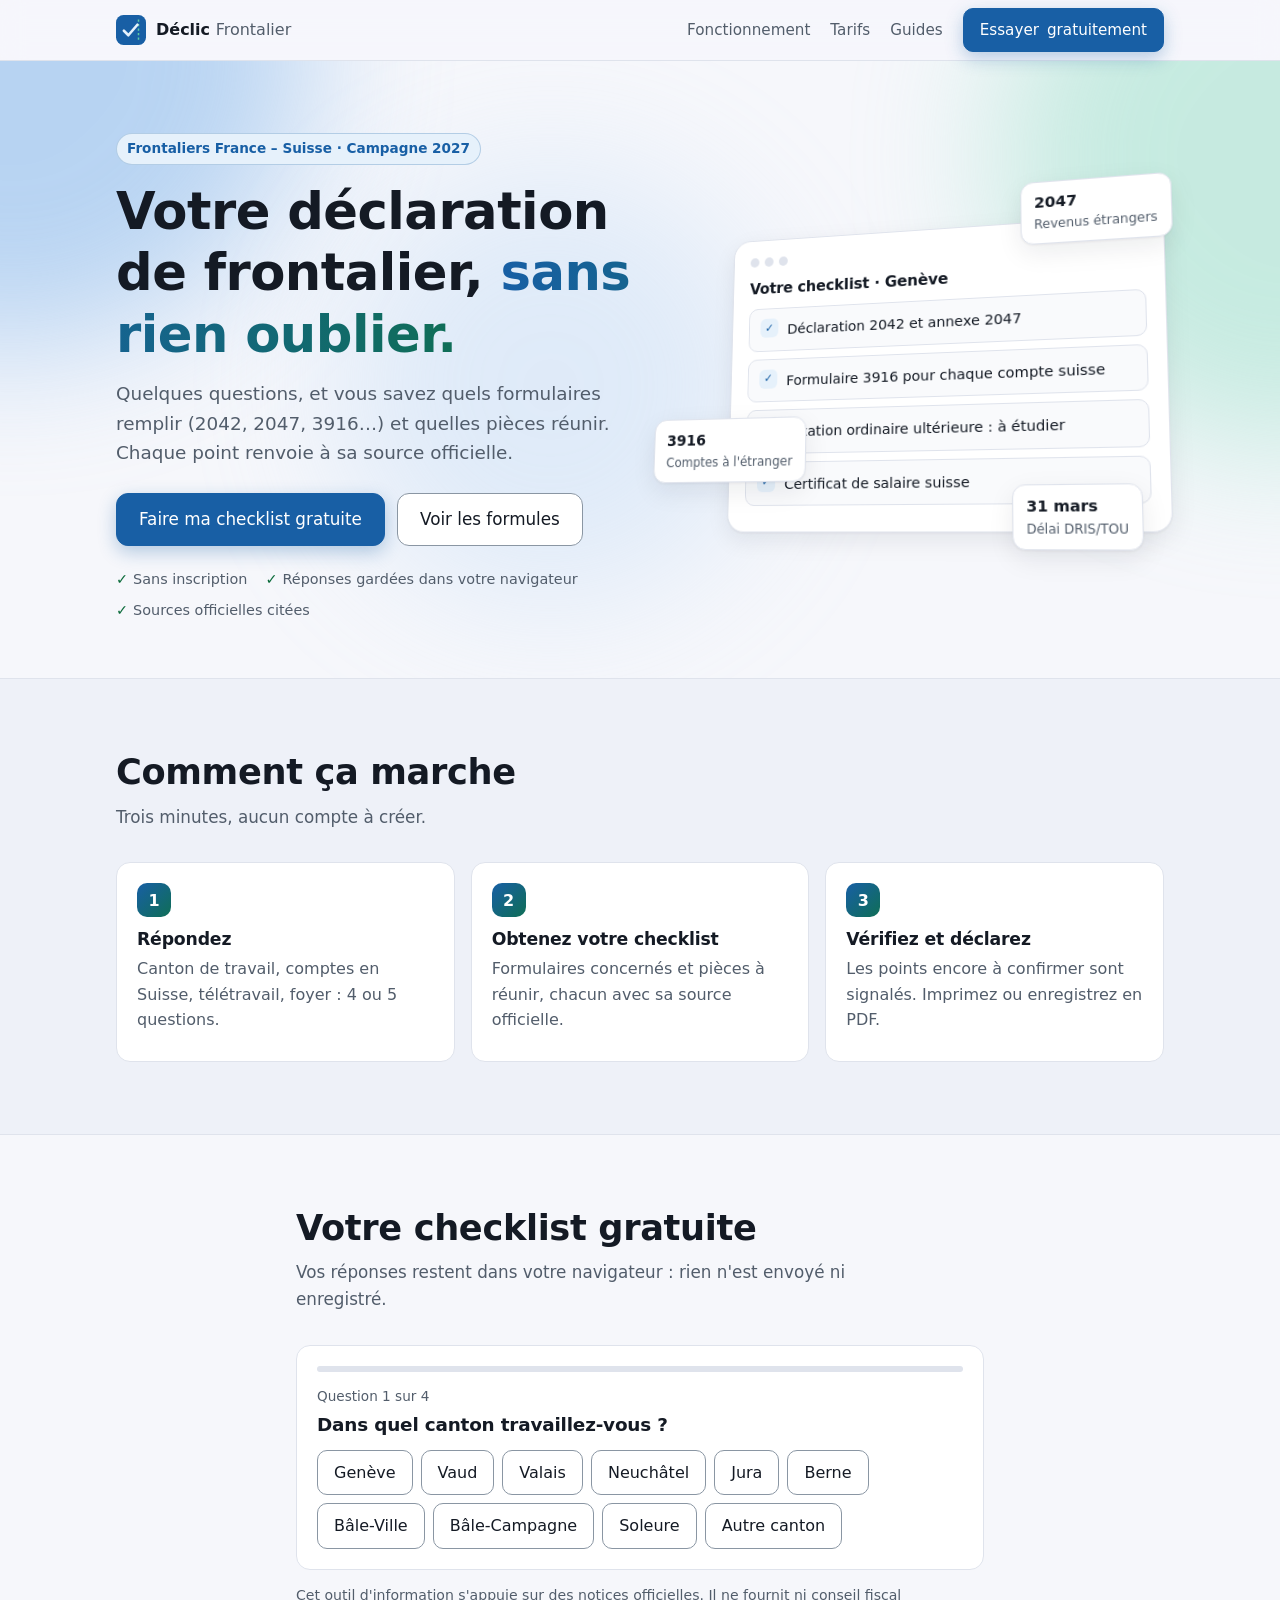
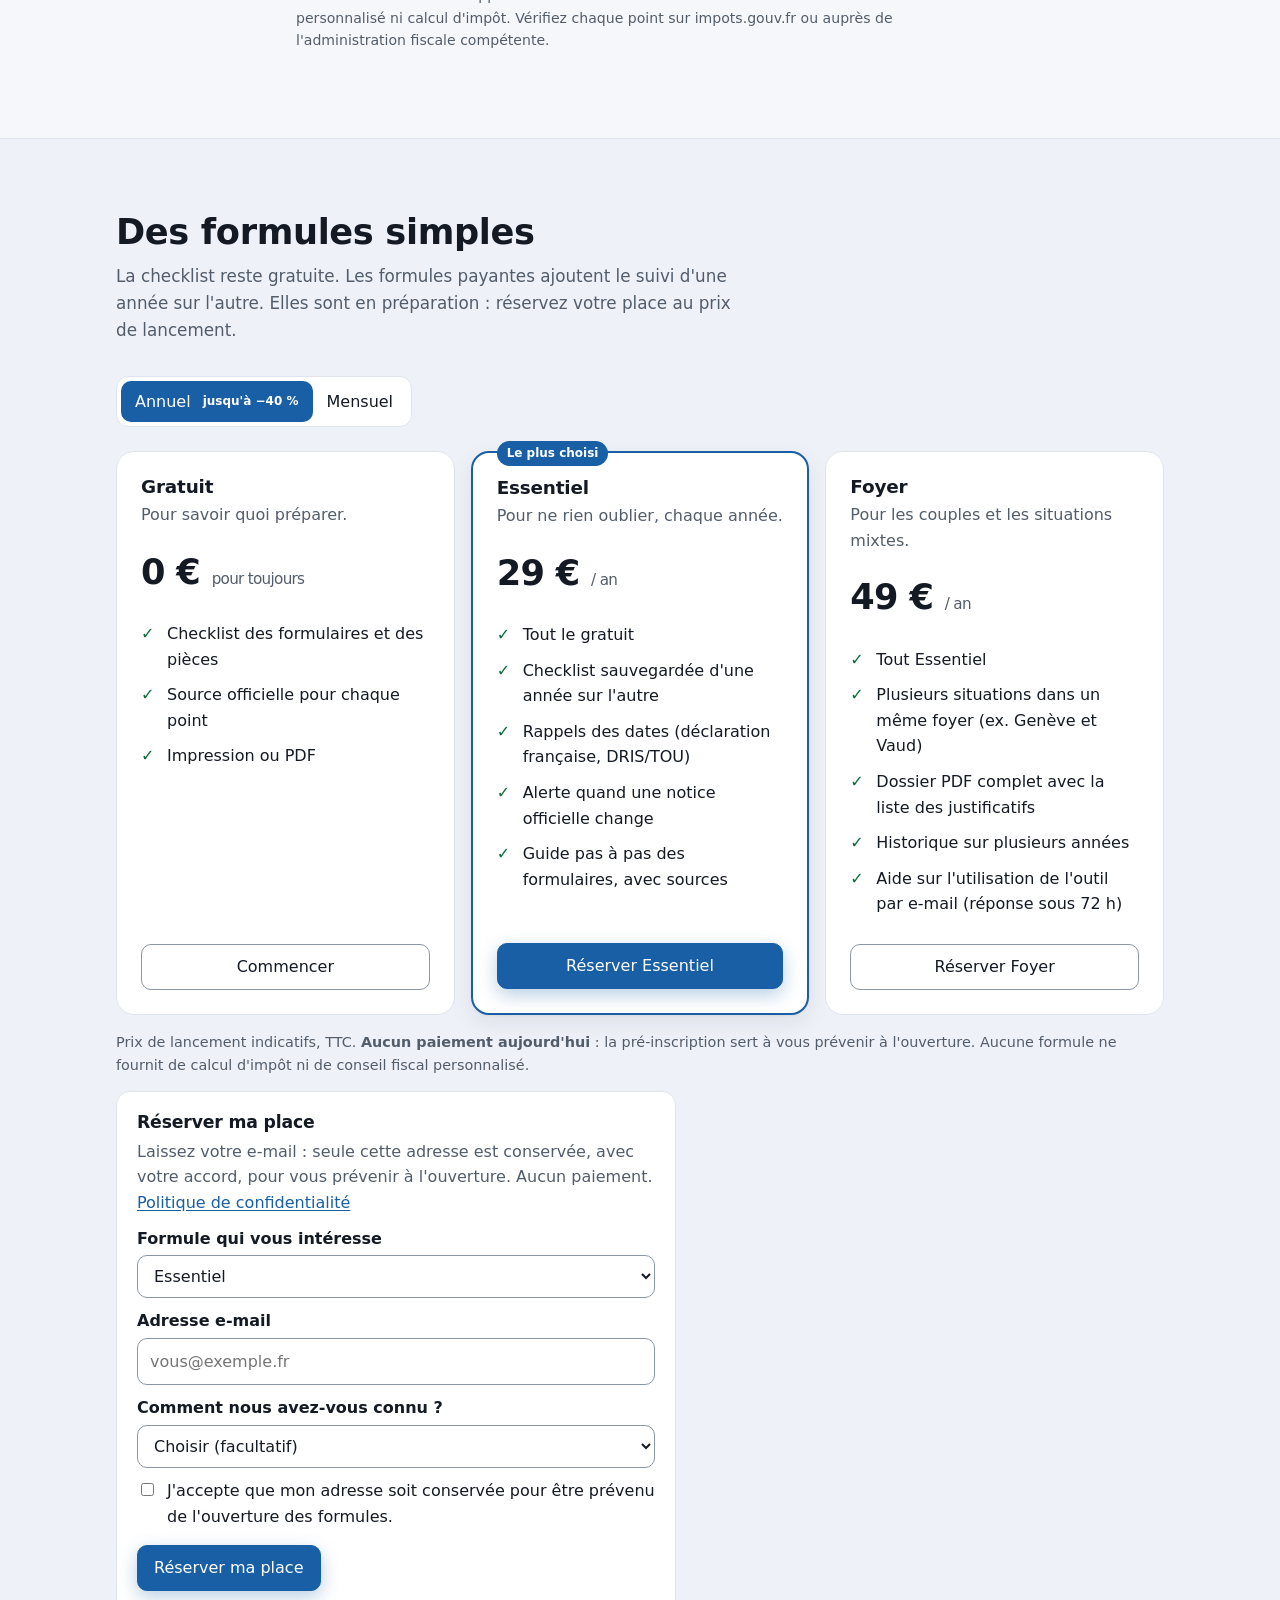
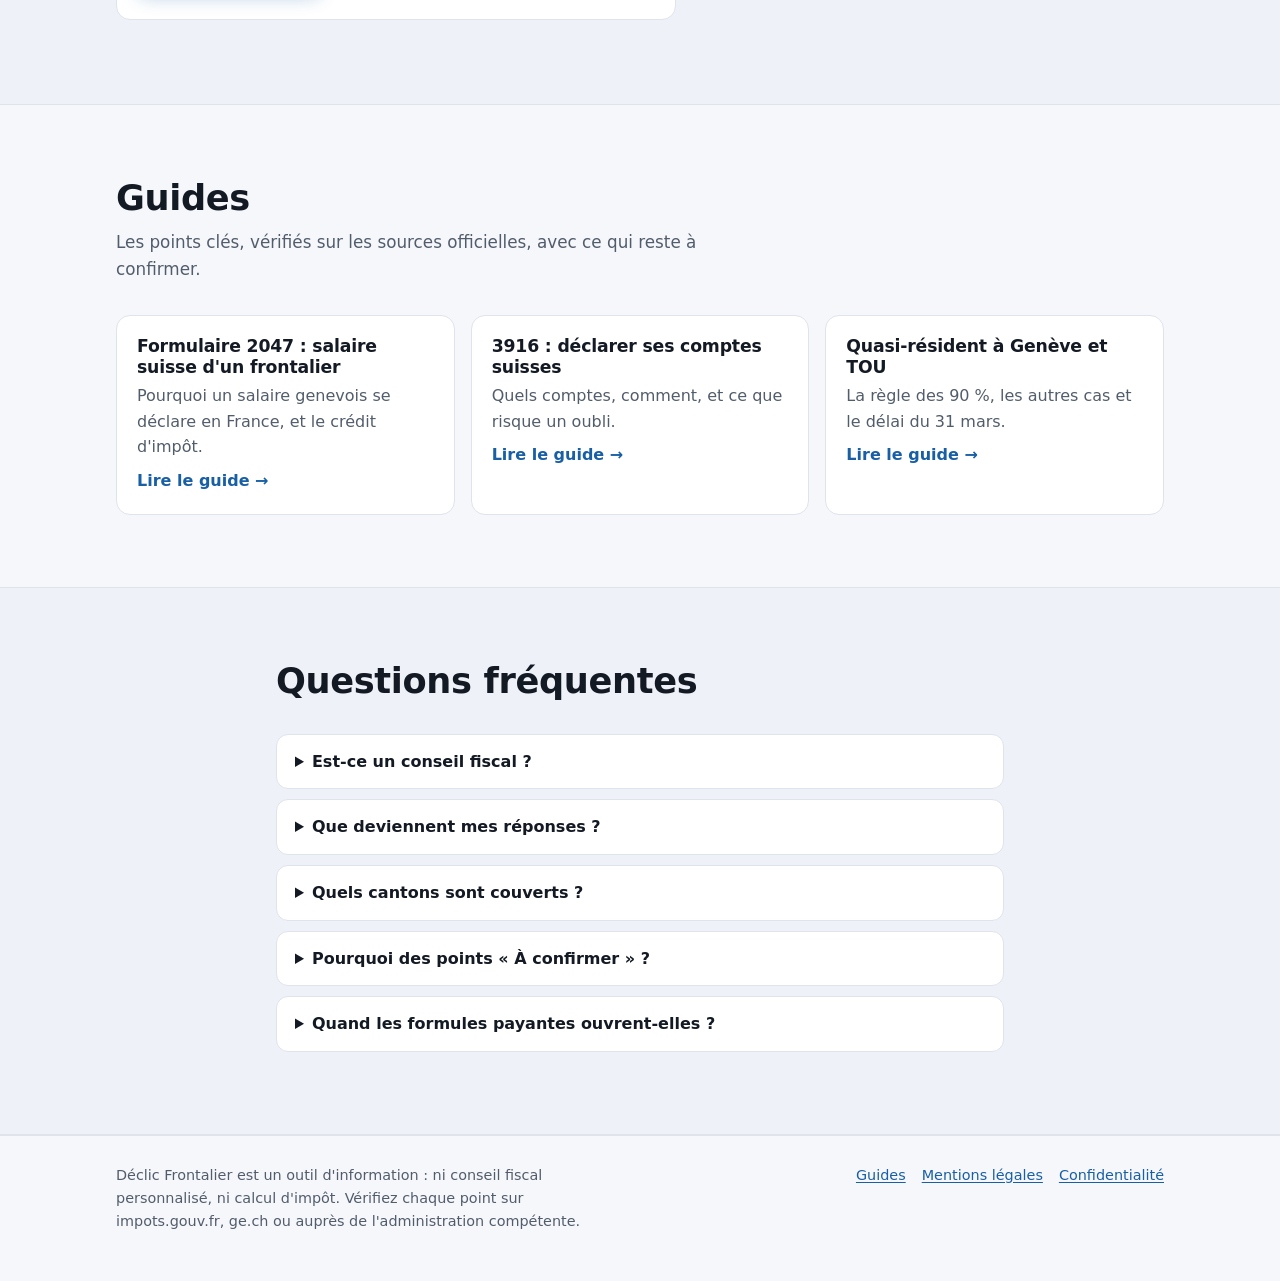
==== commit f3cf330b: "Adresses du site sur https://declicfrontalier.fr Balises canonical, Open Graph, sitemap, robots.txt " ====
--- a/index.html
+++ b/index.html
@@ -5,18 +5,18 @@
   <meta name="viewport" content="width=device-width, initial-scale=1">
   <title>Checklist déclaration d'impôts frontalier Suisse (Genève) | Déclic Frontalier</title>
   <meta name="description" content="Outil d'information gratuit : répondez à quelques questions et obtenez la checklist des formulaires (2042, 2047, 3916) et des pièces pour votre déclaration française de frontalier travaillant en Suisse.">
-  <link rel="canonical" href="https://tmendyharan-cyber.github.io/assistant-frontaliers/">
+  <link rel="canonical" href="https://declicfrontalier.fr/">
   <meta property="og:type" content="website">
   <meta property="og:locale" content="fr_FR">
   <meta property="og:site_name" content="Déclic Frontalier">
   <meta property="og:title" content="Checklist déclaration d'impôts frontalier Suisse (Genève)">
   <meta property="og:description" content="Répondez à quelques questions et obtenez la checklist des formulaires et des pièces pour votre déclaration française. Outil d'information, vos réponses restent dans votre navigateur.">
-  <meta property="og:url" content="https://tmendyharan-cyber.github.io/assistant-frontaliers/">
+  <meta property="og:url" content="https://declicfrontalier.fr/">
   <meta name="twitter:card" content="summary_large_image">
   <link rel="icon" href="favicon.svg" type="image/svg+xml">
   <link rel="apple-touch-icon" href="apple-touch-icon.png">
   <meta name="theme-color" content="#185FA5">
-  <meta property="og:image" content="https://tmendyharan-cyber.github.io/assistant-frontaliers/img/og-image.png">
+  <meta property="og:image" content="https://declicfrontalier.fr/img/og-image.png">
   <meta property="og:image:width" content="1200">
   <meta property="og:image:height" content="630">
   <meta property="og:image:alt" content="Déclic Frontalier : votre déclaration de frontalier, sans rien oublier.">
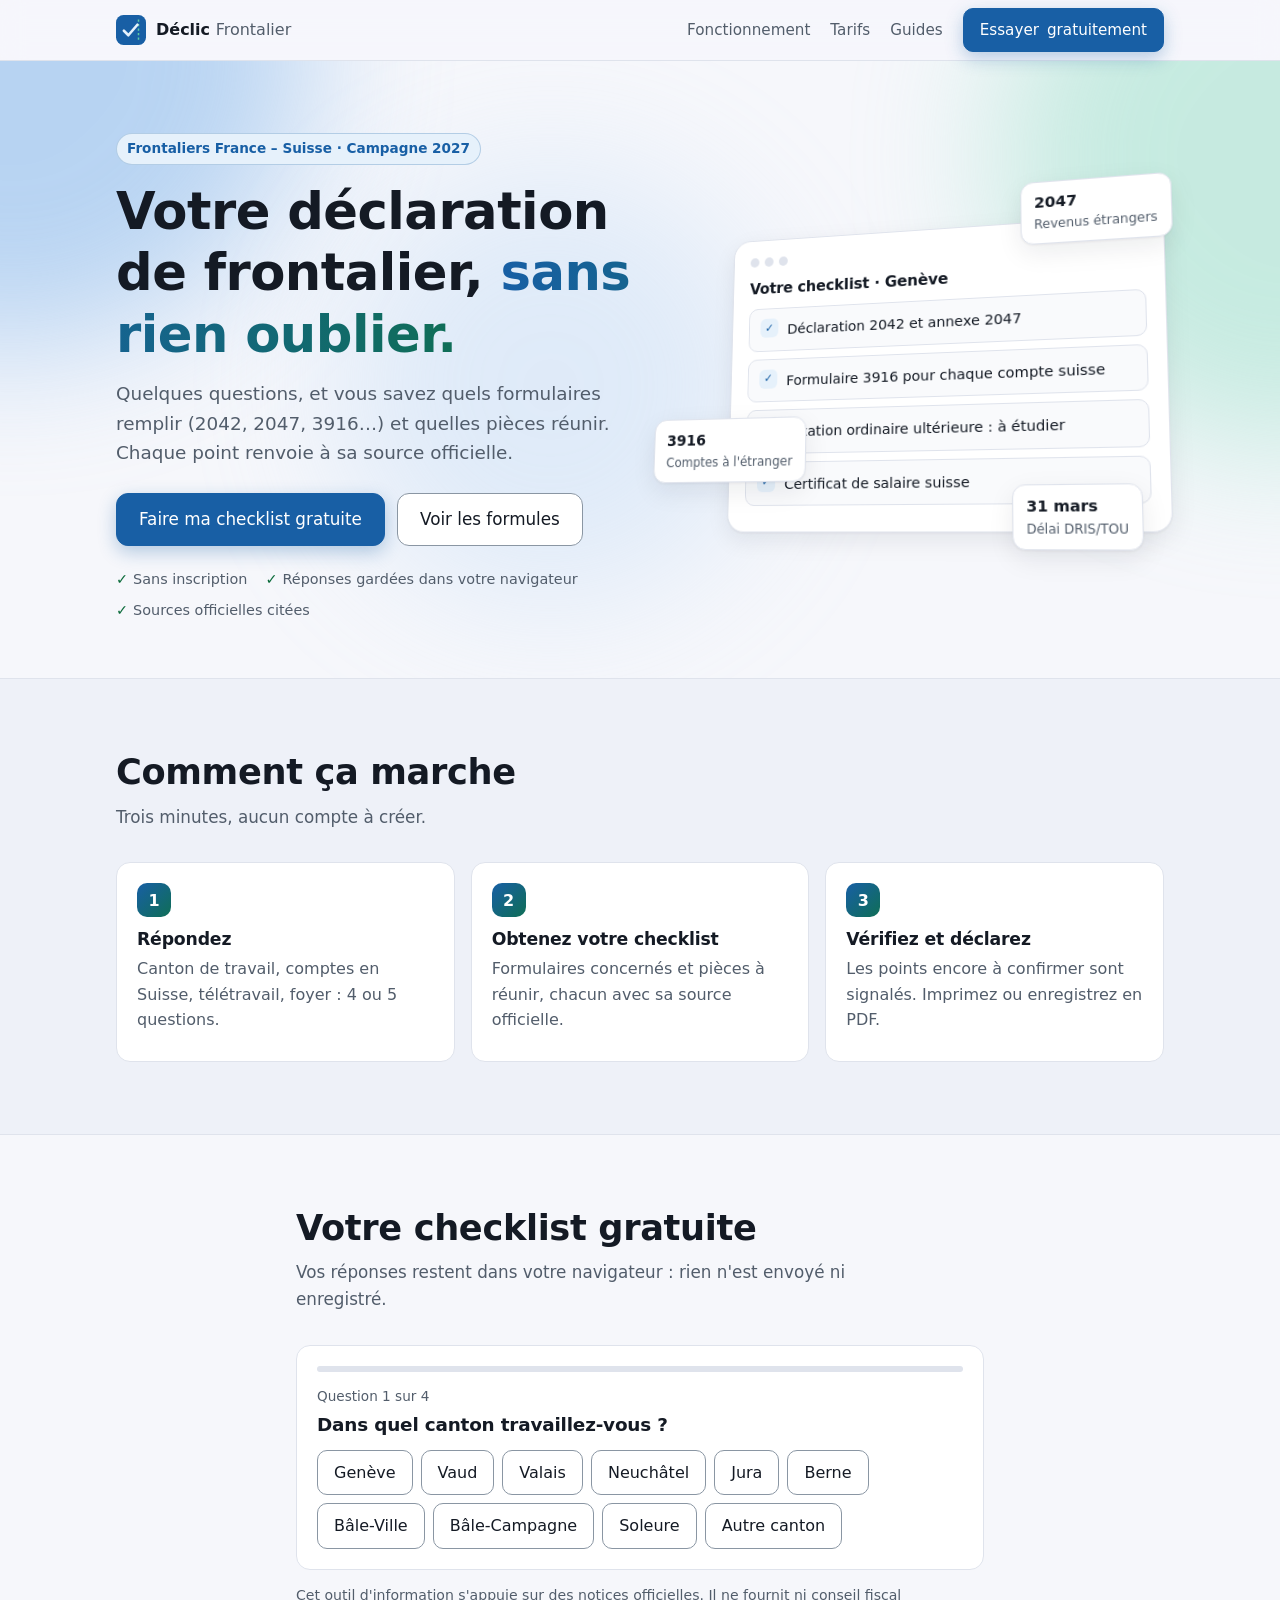
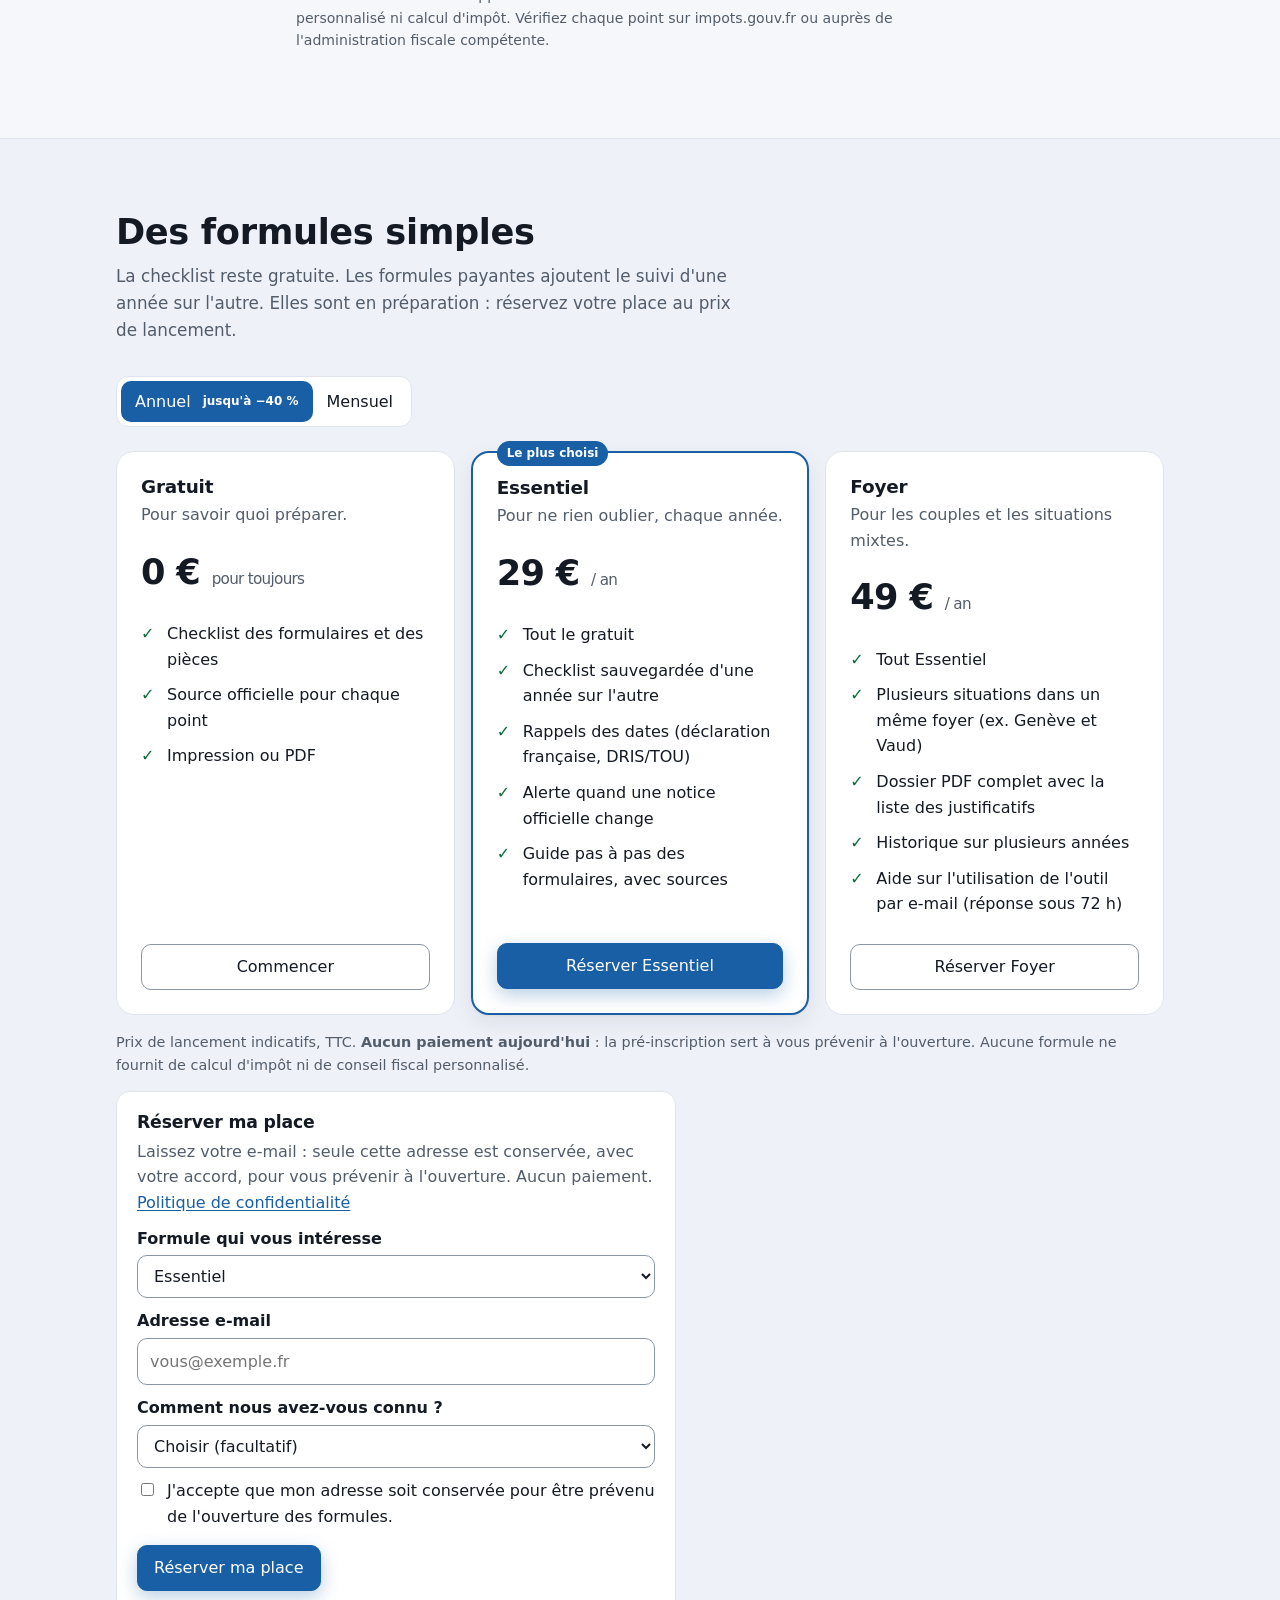
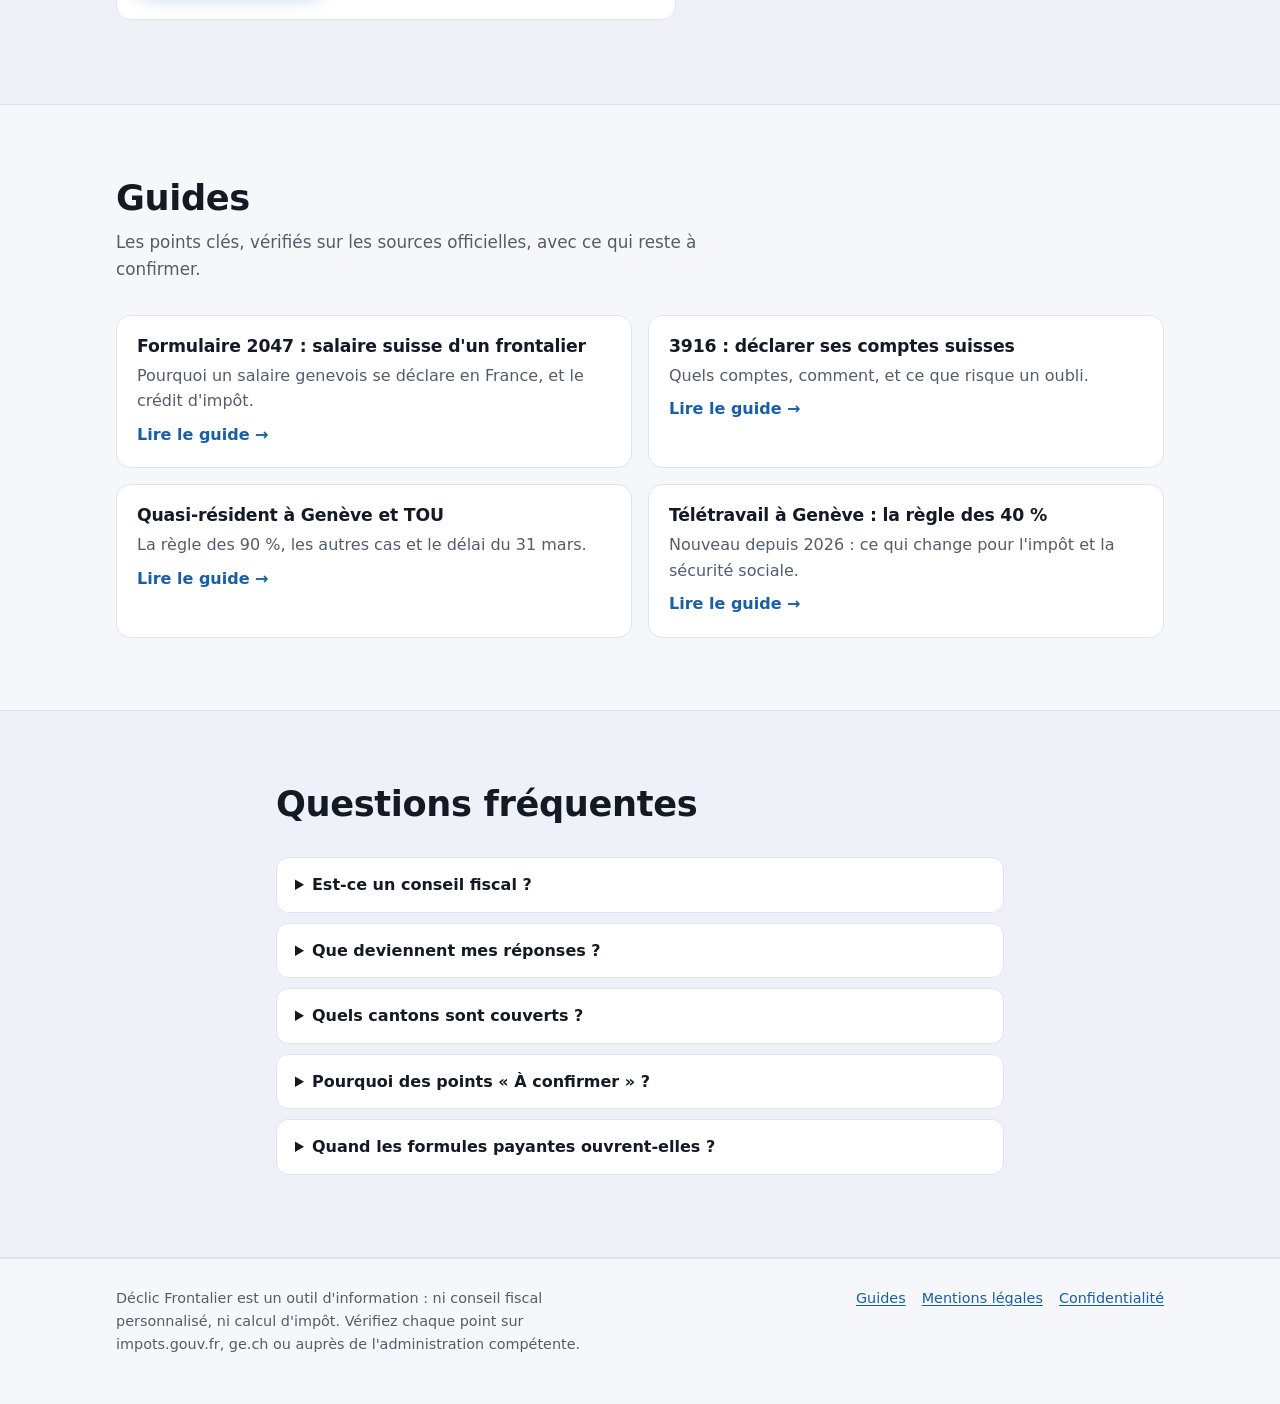
==== commit 7614c51e: "Nouveau guide : télétravail des frontaliers à Genève (règle des 40 %) Sources : ge.ch (avenant appli" ====
--- a/index.html
+++ b/index.html
@@ -20,7 +20,7 @@
   <meta property="og:image:width" content="1200">
   <meta property="og:image:height" content="630">
   <meta property="og:image:alt" content="Déclic Frontalier : votre déclaration de frontalier, sans rien oublier.">
-  <link rel="stylesheet" href="style.css?v=5">
+  <link rel="stylesheet" href="style.css?v=6">
   <script>document.documentElement.classList.add("js");</script>
 </head>
 <body>
@@ -125,10 +125,11 @@
         <h2 id="guides-title">Guides</h2>
         <p>Les points clés, vérifiés sur les sources officielles, avec ce qui reste à confirmer.</p>
       </div>
-      <div class="grid-3">
+      <div class="grid-2">
         <a class="card link reveal" href="articles/formulaire-2047-suisse-frontalier.html"><h3>Formulaire 2047 : salaire suisse d'un frontalier</h3><p>Pourquoi un salaire genevois se déclare en France, et le crédit d'impôt.</p><span class="more">Lire le guide →</span></a>
         <a class="card link reveal" href="articles/3916-compte-bancaire-suisse-frontalier.html"><h3>3916 : déclarer ses comptes suisses</h3><p>Quels comptes, comment, et ce que risque un oubli.</p><span class="more">Lire le guide →</span></a>
         <a class="card link reveal" href="articles/quasi-resident-geneve-taxation-ordinaire-ulterieure.html"><h3>Quasi-résident à Genève et TOU</h3><p>La règle des 90 %, les autres cas et le délai du 31 mars.</p><span class="more">Lire le guide →</span></a>
+        <a class="card link reveal" href="articles/teletravail-frontalier-geneve-40-pourcent.html"><h3>Télétravail à Genève : la règle des 40 %</h3><p>Nouveau depuis 2026 : ce qui change pour l'impôt et la sécurité sociale.</p><span class="more">Lire le guide →</span></a>
       </div>
     </div>
   </section>
--- a/style.css
+++ b/style.css
@@ -97,7 +97,9 @@
 .section-head h2 { font-size:clamp(1.6rem, 3vw, 2.2rem); margin:0 0 10px; }
 .section-head p { color:var(--muted); margin:0; font-size:1.05rem; }
 .grid-3 { display:grid; grid-template-columns:repeat(3, 1fr); gap:16px; }
-@media (max-width:880px) { .grid-3 { grid-template-columns:1fr; } }
+.grid-2 { display:grid; grid-template-columns:repeat(2, 1fr); gap:16px; }
+.grid-2 .card { margin:0; }
+@media (max-width:880px) { .grid-3, .grid-2 { grid-template-columns:1fr; } }
 .card { background:var(--card); border:1px solid var(--line); border-radius:var(--radius); padding:20px; margin-bottom:12px; }
 .grid-3 .card { margin:0; }
 .step-num { width:34px; height:34px; border-radius:10px; display:grid; place-items:center; font-weight:800; background:linear-gradient(135deg, var(--accent), var(--accent-2)); color:var(--on-accent); margin-bottom:12px; }
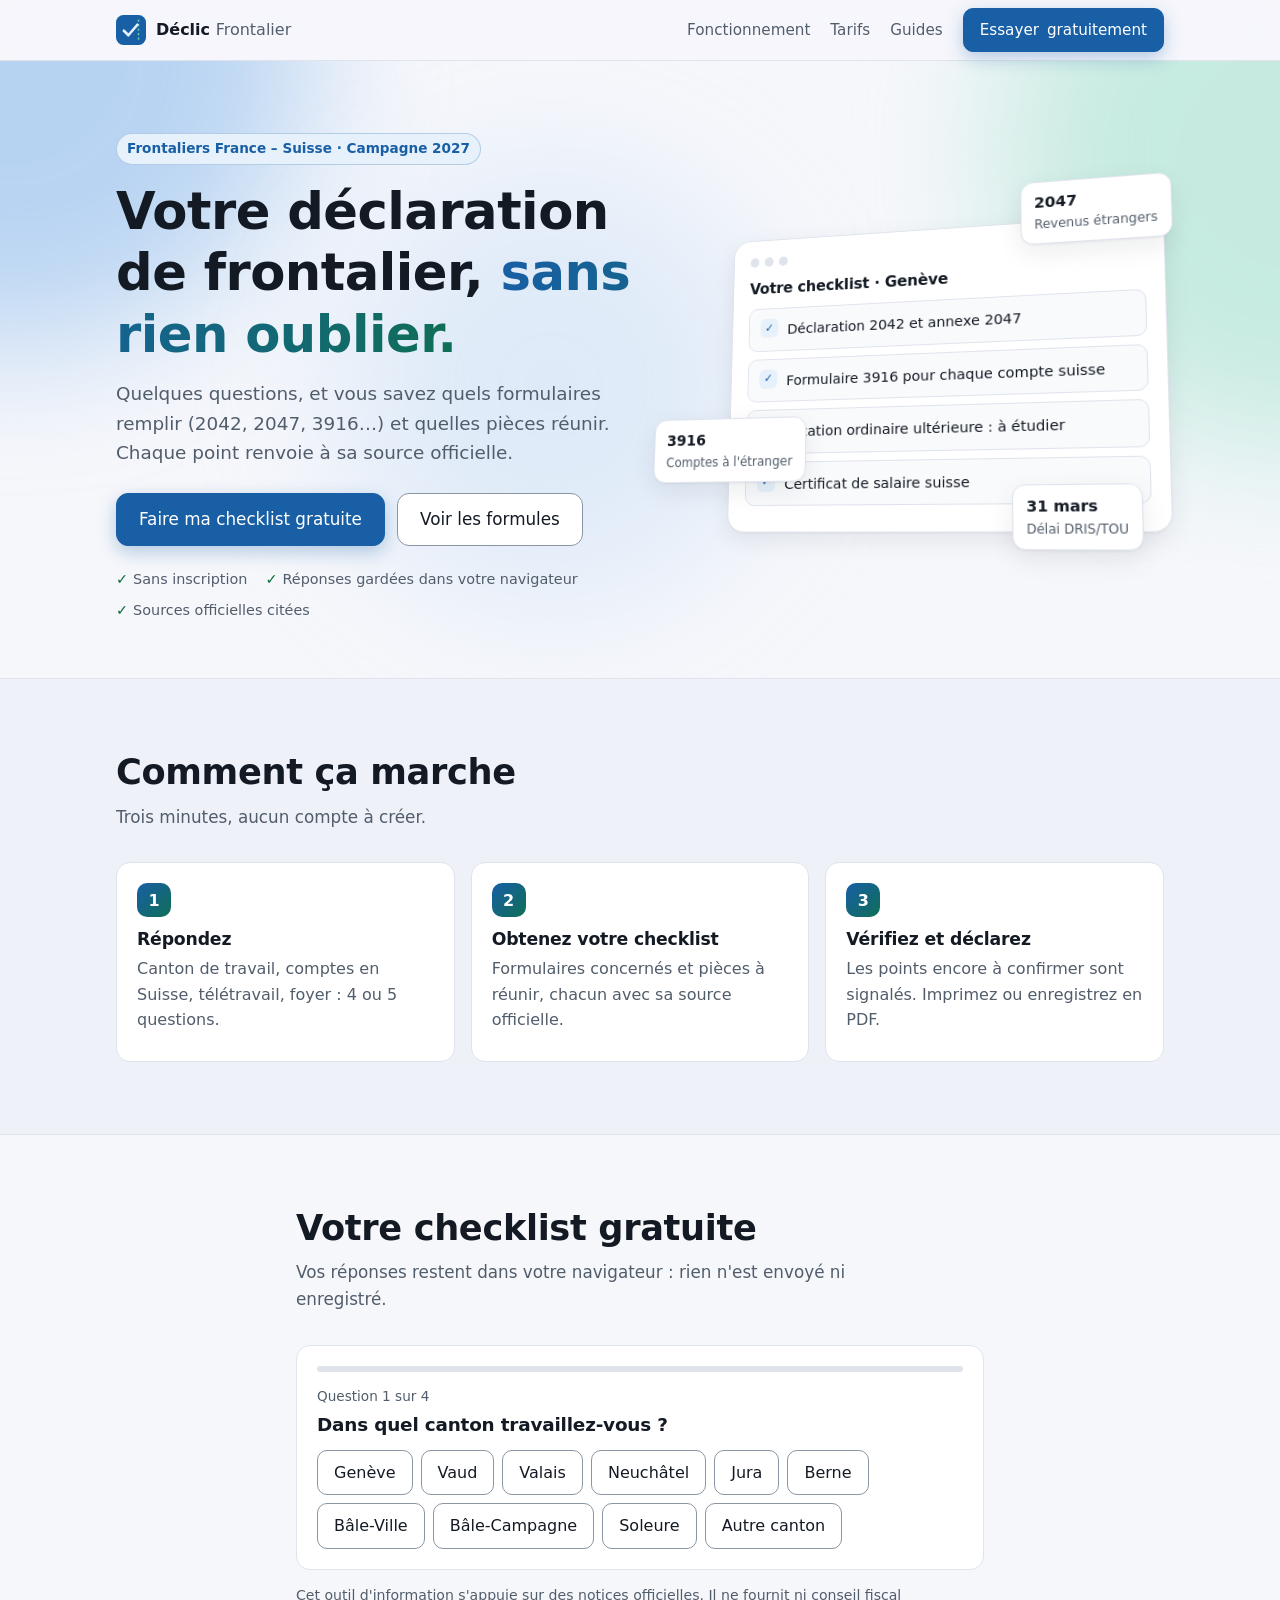
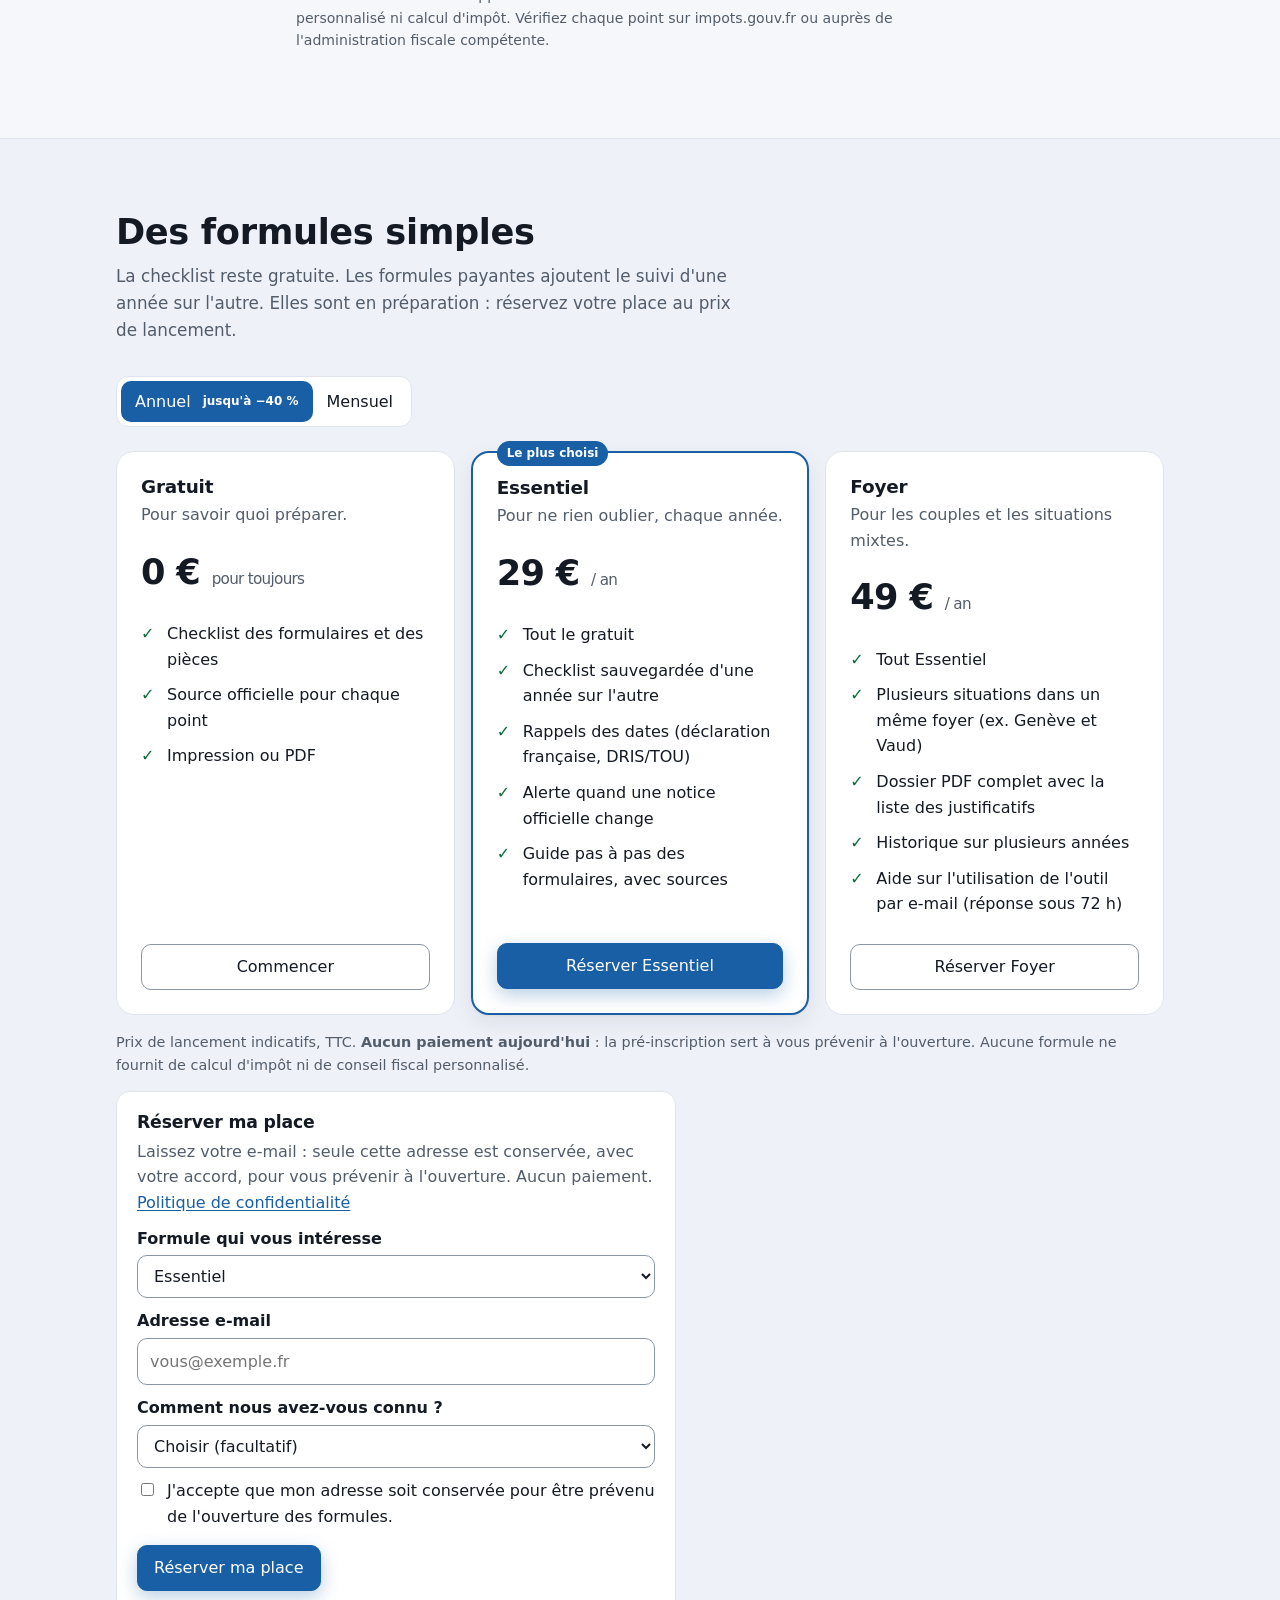
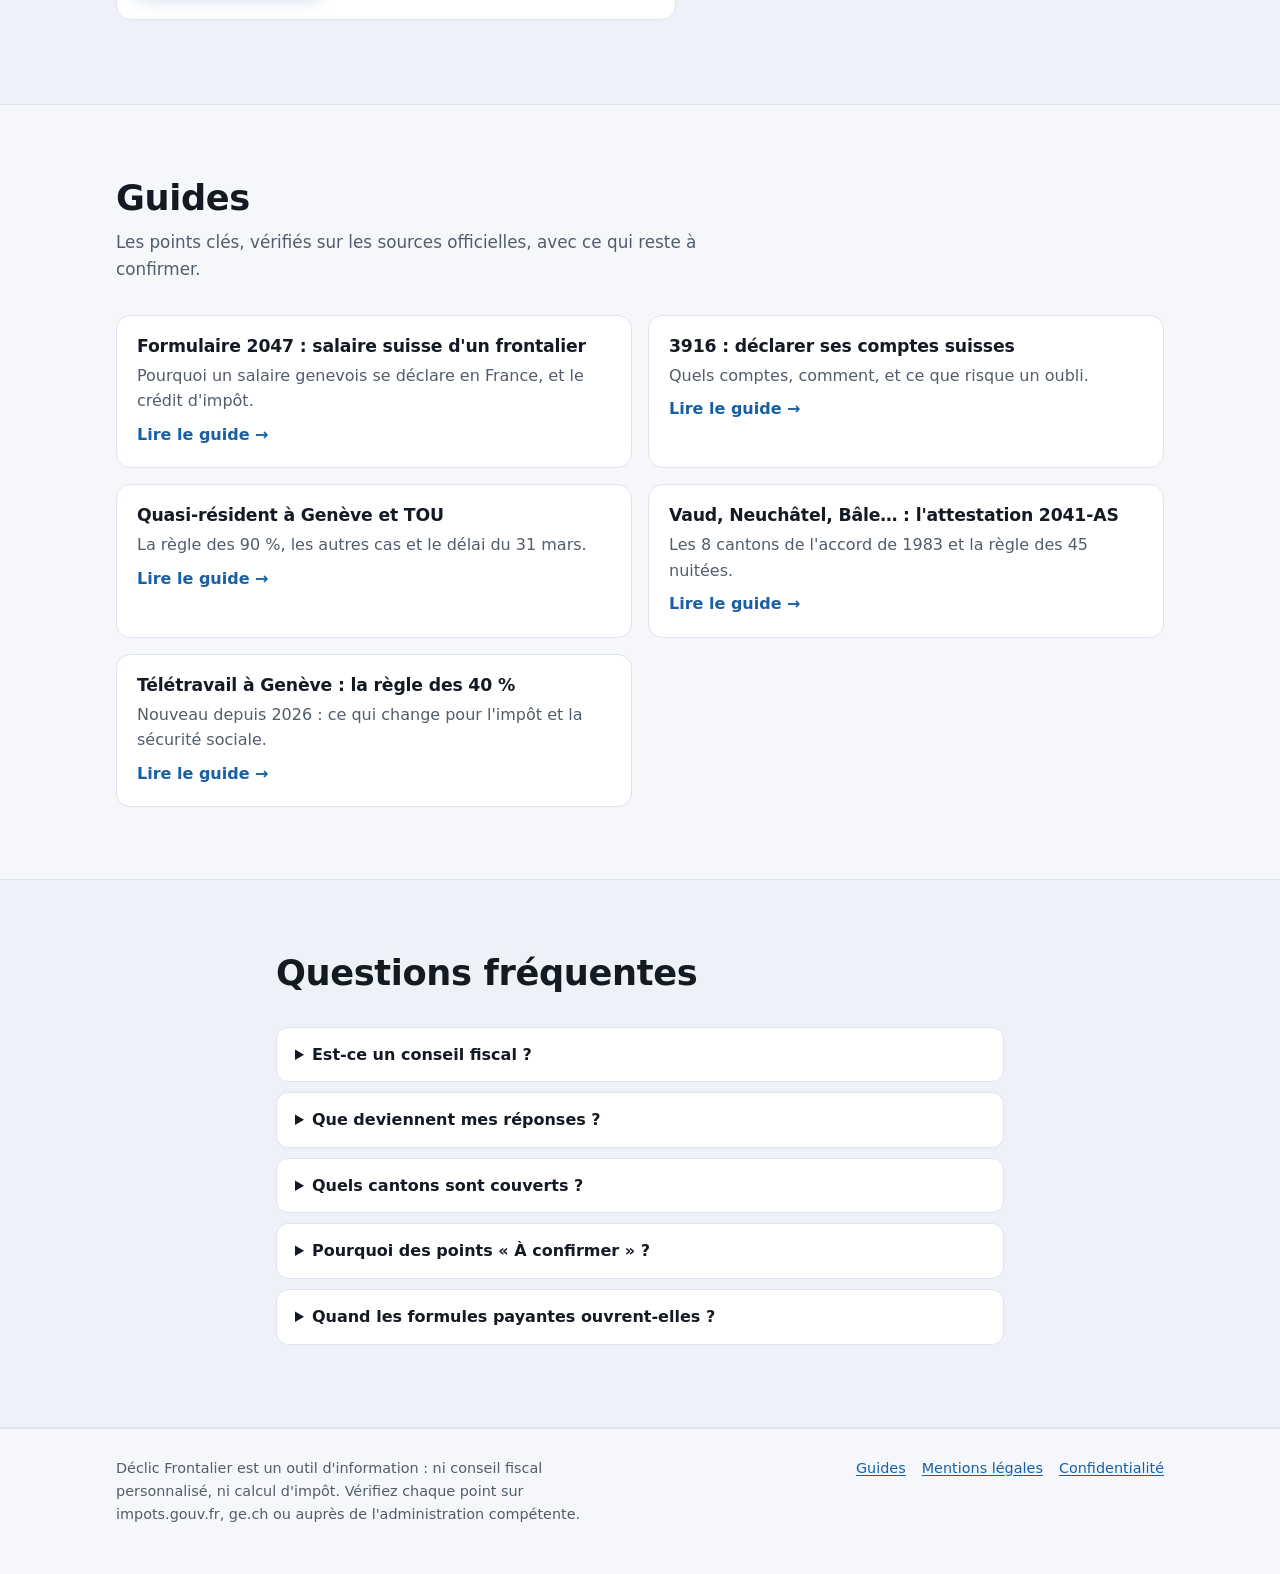
==== commit 41634eb5: "Règles foyer, autres cantons et télétravail vérifiées ; guide 2041-AS rules.js (à la demande de l'éd" ====
--- a/index.html
+++ b/index.html
@@ -129,6 +129,7 @@
         <a class="card link reveal" href="articles/formulaire-2047-suisse-frontalier.html"><h3>Formulaire 2047 : salaire suisse d'un frontalier</h3><p>Pourquoi un salaire genevois se déclare en France, et le crédit d'impôt.</p><span class="more">Lire le guide →</span></a>
         <a class="card link reveal" href="articles/3916-compte-bancaire-suisse-frontalier.html"><h3>3916 : déclarer ses comptes suisses</h3><p>Quels comptes, comment, et ce que risque un oubli.</p><span class="more">Lire le guide →</span></a>
         <a class="card link reveal" href="articles/quasi-resident-geneve-taxation-ordinaire-ulterieure.html"><h3>Quasi-résident à Genève et TOU</h3><p>La règle des 90 %, les autres cas et le délai du 31 mars.</p><span class="more">Lire le guide →</span></a>
+        <a class="card link reveal" href="articles/2041-as-frontalier-vaud-accord-1983.html"><h3>Vaud, Neuchâtel, Bâle… : l'attestation 2041-AS</h3><p>Les 8 cantons de l'accord de 1983 et la règle des 45 nuitées.</p><span class="more">Lire le guide →</span></a>
         <a class="card link reveal" href="articles/teletravail-frontalier-geneve-40-pourcent.html"><h3>Télétravail à Genève : la règle des 40 %</h3><p>Nouveau depuis 2026 : ce qui change pour l'impôt et la sécurité sociale.</p><span class="more">Lire le guide →</span></a>
       </div>
     </div>
@@ -139,7 +140,7 @@
       <div class="section-head"><h2 id="faq-title">Questions fréquentes</h2></div>
       <details><summary>Est-ce un conseil fiscal ?</summary><p>Non. C'est un outil d'information : il liste les formulaires et les pièces à prévoir selon vos réponses, avec la source de chaque point. Il ne calcule pas votre impôt et ne remplace ni les notices officielles ni l'administration fiscale.</p></details>
       <details><summary>Que deviennent mes réponses ?</summary><p>Elles restent dans votre navigateur et disparaissent quand vous fermez la page. Seule l'adresse e-mail que vous laissez volontairement pour la pré-inscription est conservée. <a href="confidentialite.html">Politique de confidentialité</a>.</p></details>
-      <details><summary>Quels cantons sont couverts ?</summary><p>Genève en priorité, ainsi que les huit cantons de l'accord frontalier de 1983 (Berne, Soleure, Bâle-Ville, Bâle-Campagne, Vaud, Valais, Neuchâtel, Jura). Les autres cantons ne sont pas encore couverts.</p></details>
+      <details><summary>Quels cantons sont couverts ?</summary><p>Tous les cantons, pour la déclaration française : Genève et les autres cantons hors accord relèvent du « cas 2 » de l'annexe 2047-SUISSE, et les huit cantons de l'accord frontalier de 1983 (Berne, Soleure, Bâle-Ville, Bâle-Campagne, Vaud, Valais, Neuchâtel, Jura) du « cas 1 ». Les informations sur le statut de quasi-résident et le télétravail viennent en priorité du canton de Genève.</p></details>
       <details><summary>Pourquoi des points « À confirmer » ?</summary><p>Certains points n'ont pas encore été vérifiés sur la notice officielle de la campagne en cours. Ils sont signalés pour que vous les contrôliez avant de déclarer.</p></details>
       <details><summary>Quand les formules payantes ouvrent-elles ?</summary><p>Elles sont en préparation pour la campagne de déclaration 2027. Pré-inscrivez-vous pour être prévenu. Aucun paiement n'est demandé aujourd'hui.</p></details>
     </div>
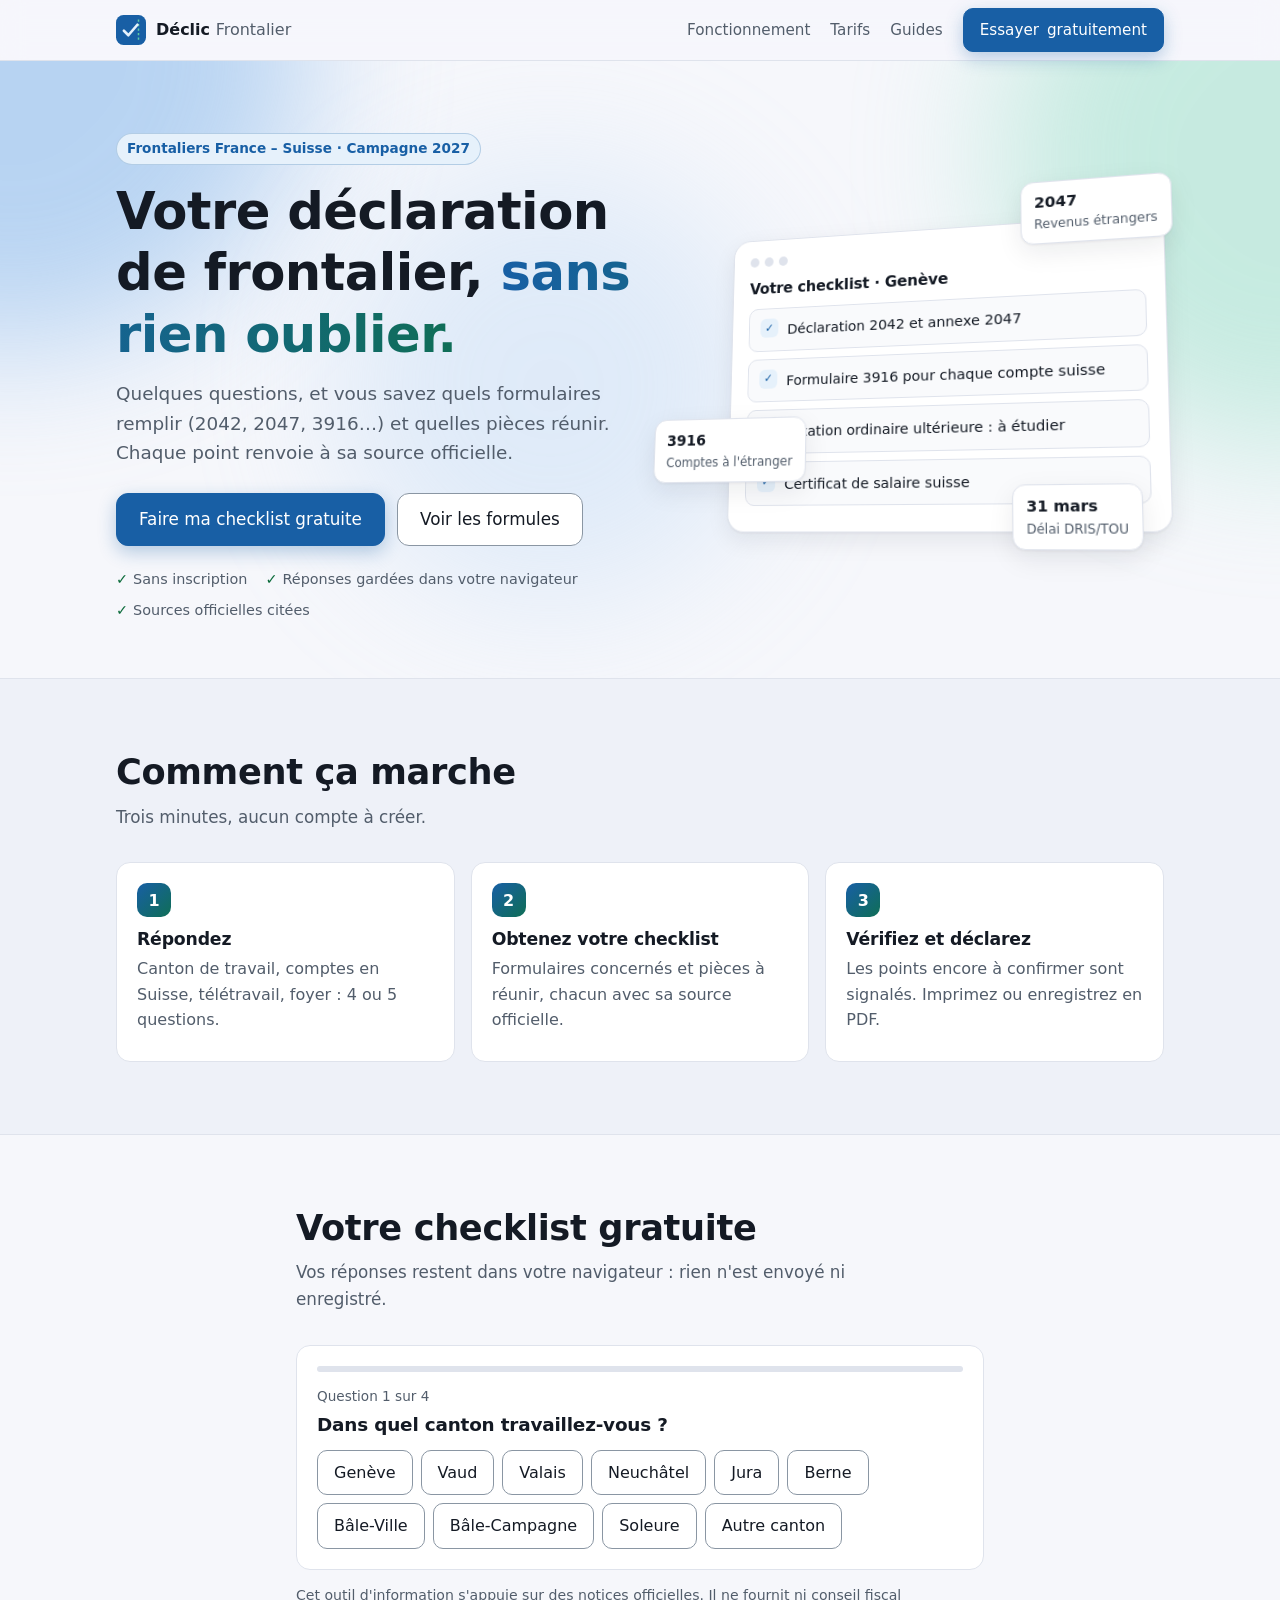
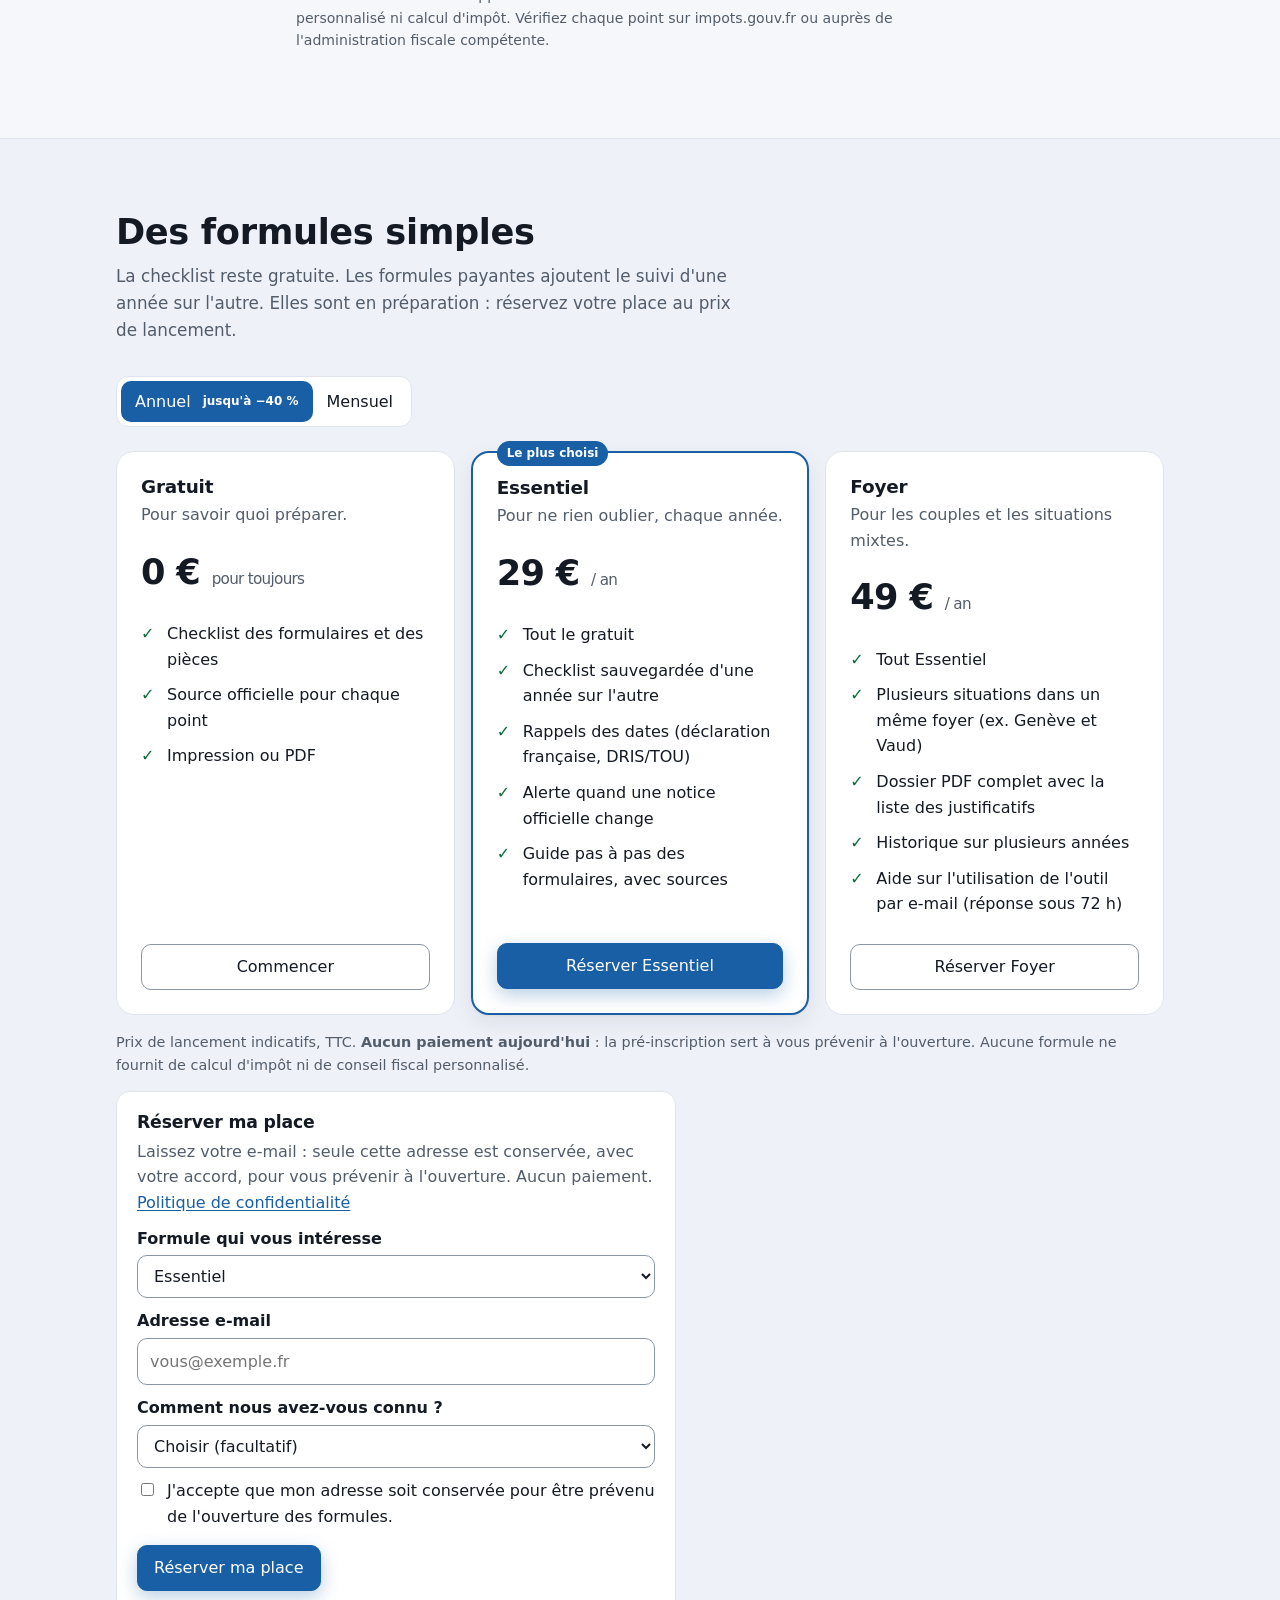
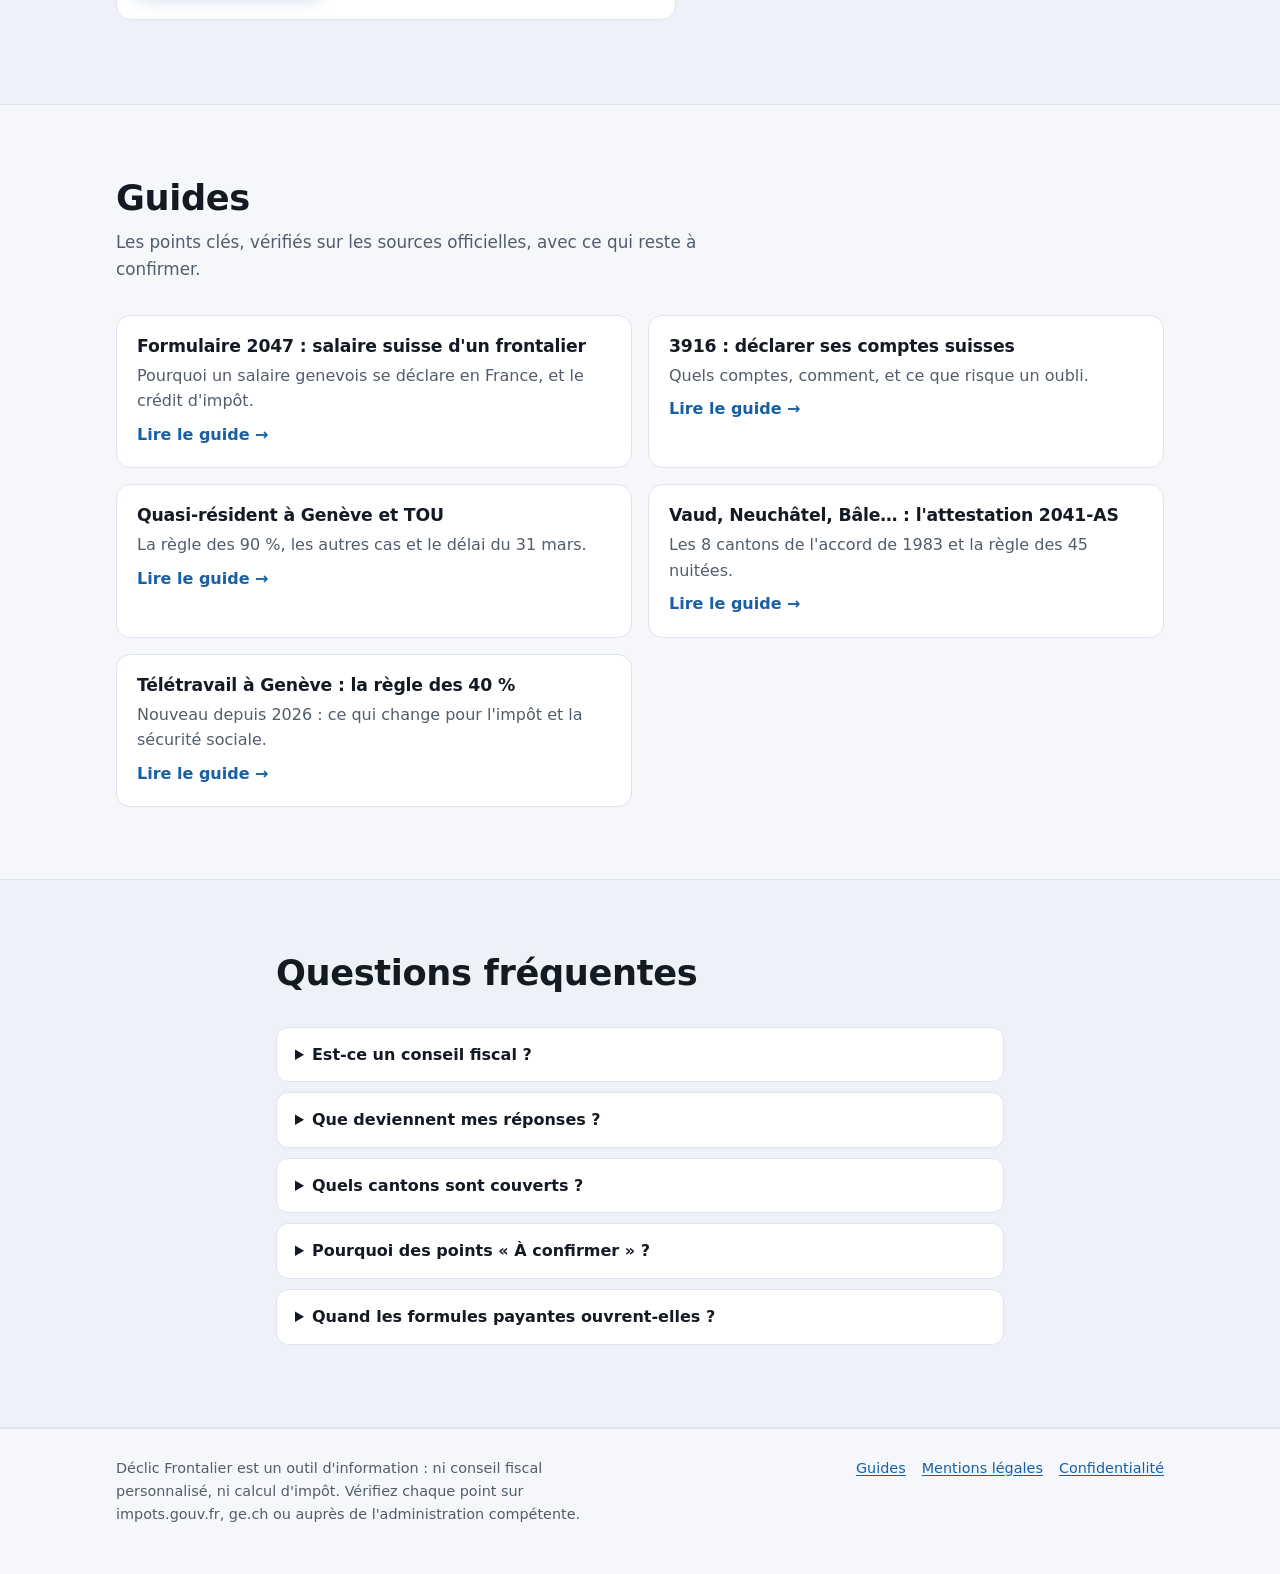
==== commit da746fb7: "Référencement et capture de contacts - Données structurées : WebSite, WebApplication, FAQPage (accue" ====
--- a/index.html
+++ b/index.html
@@ -20,7 +20,8 @@
   <meta property="og:image:width" content="1200">
   <meta property="og:image:height" content="630">
   <meta property="og:image:alt" content="Déclic Frontalier : votre déclaration de frontalier, sans rien oublier.">
-  <link rel="stylesheet" href="style.css?v=6">
+  <script type="application/ld+json">[{"@context": "https://schema.org", "@type": "WebSite", "name": "Déclic Frontalier", "url": "https://declicfrontalier.fr/", "inLanguage": "fr-FR"}, {"@context": "https://schema.org", "@type": "WebApplication", "name": "Déclic Frontalier", "url": "https://declicfrontalier.fr/", "applicationCategory": "FinanceApplication", "operatingSystem": "Web", "inLanguage": "fr-FR", "description": "Outil d'information gratuit : checklist des formulaires et des pièces pour la déclaration française des frontaliers travaillant en Suisse.", "offers": {"@type": "Offer", "price": "0", "priceCurrency": "EUR"}}, {"@context": "https://schema.org", "@type": "FAQPage", "mainEntity": [{"@type": "Question", "name": "Est-ce un conseil fiscal ?", "acceptedAnswer": {"@type": "Answer", "text": "Non. C'est un outil d'information : il liste les formulaires et les pièces à prévoir selon vos réponses, avec la source de chaque point. Il ne calcule pas votre impôt et ne remplace ni les notices officielles ni l'administration fiscale."}}, {"@type": "Question", "name": "Que deviennent mes réponses ?", "acceptedAnswer": {"@type": "Answer", "text": "Elles restent dans votre navigateur et disparaissent quand vous fermez la page. Seule l'adresse e-mail que vous laissez volontairement pour la pré-inscription est conservée. Politique de confidentialité."}}, {"@type": "Question", "name": "Quels cantons sont couverts ?", "acceptedAnswer": {"@type": "Answer", "text": "Tous les cantons, pour la déclaration française : Genève et les autres cantons hors accord relèvent du « cas 2 » de l'annexe 2047-SUISSE, et les huit cantons de l'accord frontalier de 1983 (Berne, Soleure, Bâle-Ville, Bâle-Campagne, Vaud, Valais, Neuchâtel, Jura) du « cas 1 ». Les informations sur le statut de quasi-résident et le télétravail viennent en priorité du canton de Genève."}}, {"@type": "Question", "name": "Pourquoi des points « À confirmer » ?", "acceptedAnswer": {"@type": "Answer", "text": "Certains points n'ont pas encore été vérifiés sur la notice officielle de la campagne en cours. Ils sont signalés pour que vous les contrôliez avant de déclarer."}}, {"@type": "Question", "name": "Quand les formules payantes ouvrent-elles ?", "acceptedAnswer": {"@type": "Answer", "text": "Elles sont en préparation pour la campagne de déclaration 2027. Pré-inscrivez-vous pour être prévenu. Aucun paiement n'est demandé aujourd'hui."}}]}]</script>
+  <link rel="stylesheet" href="style.css?v=7">
   <script>document.documentElement.classList.add("js");</script>
 </head>
 <body>
--- a/style.css
+++ b/style.css
@@ -197,3 +197,4 @@
 }
 .brand, .site-nav .btn { white-space:nowrap; }
 @media (max-width:420px) { .hide-sm { display:none; } .site-nav .btn { padding:7px 12px; } }
+.guide-link { margin:10px 0 0; font-weight:600; }
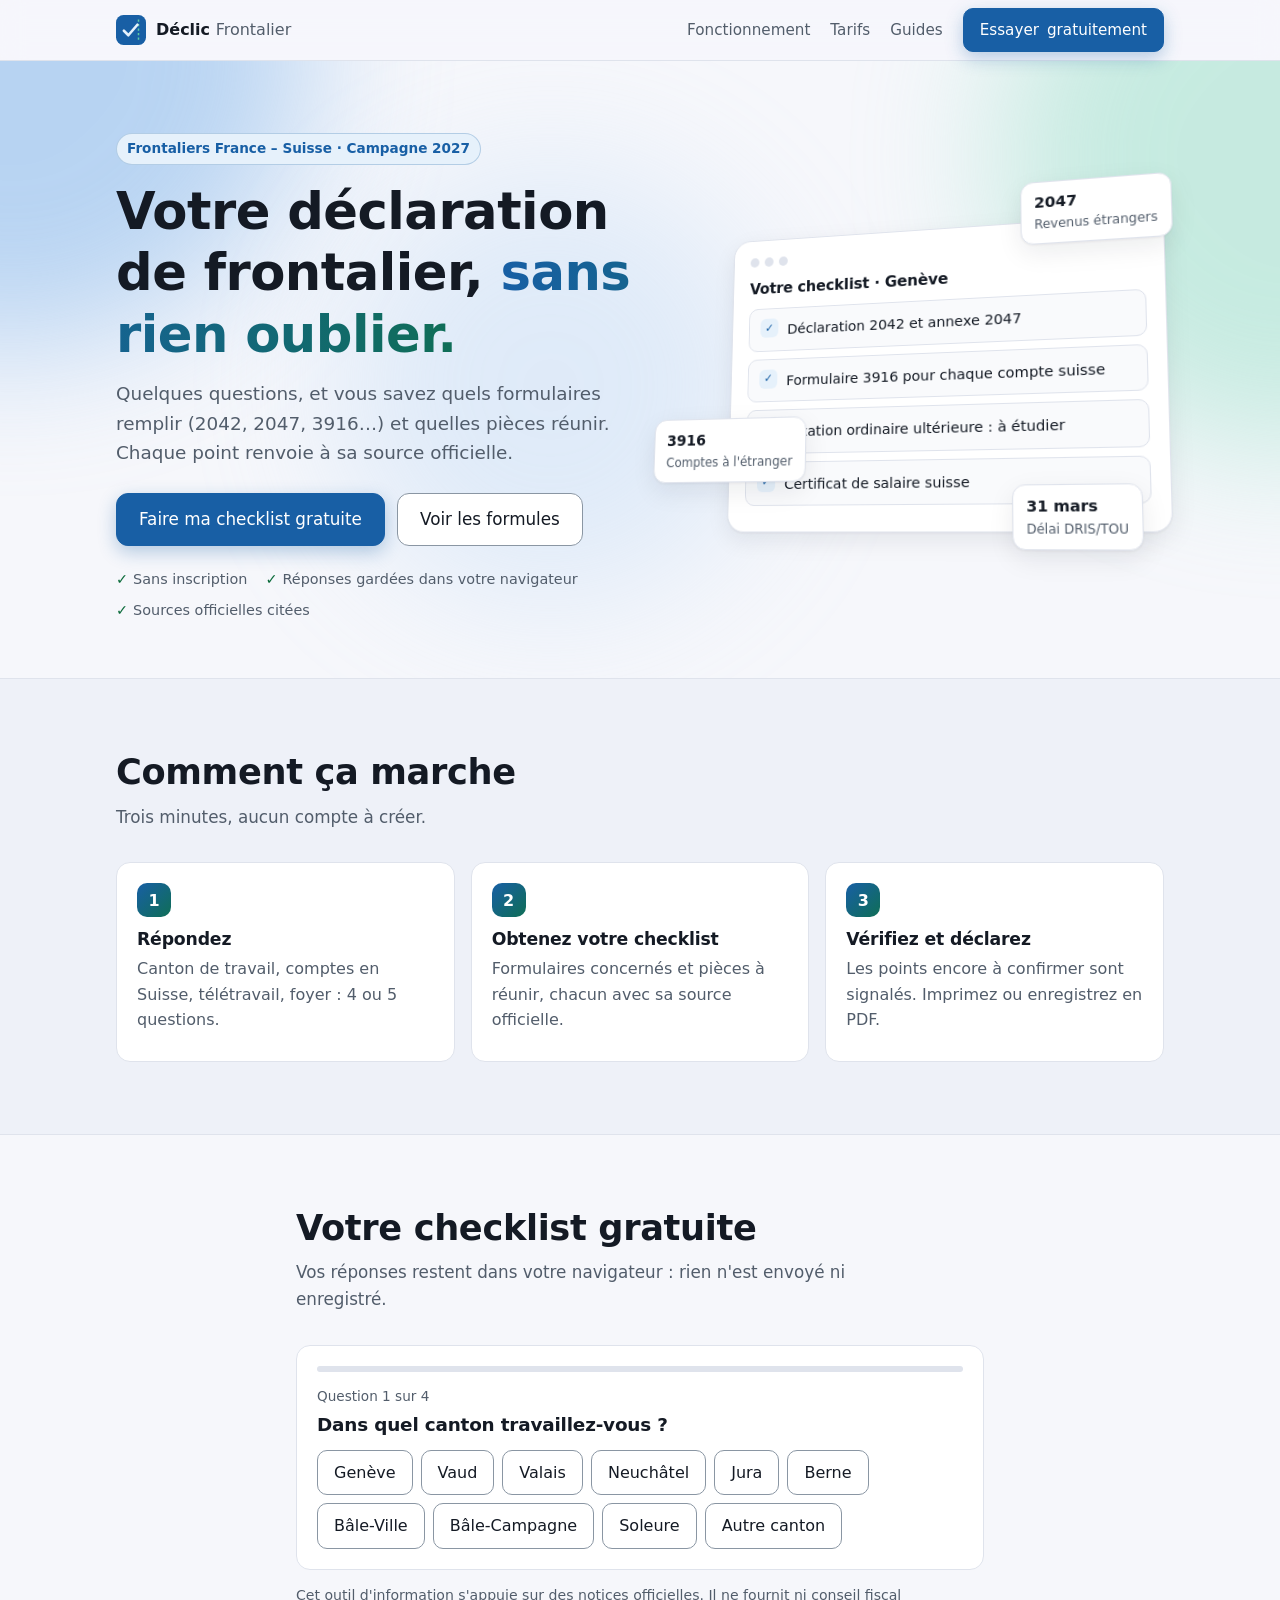
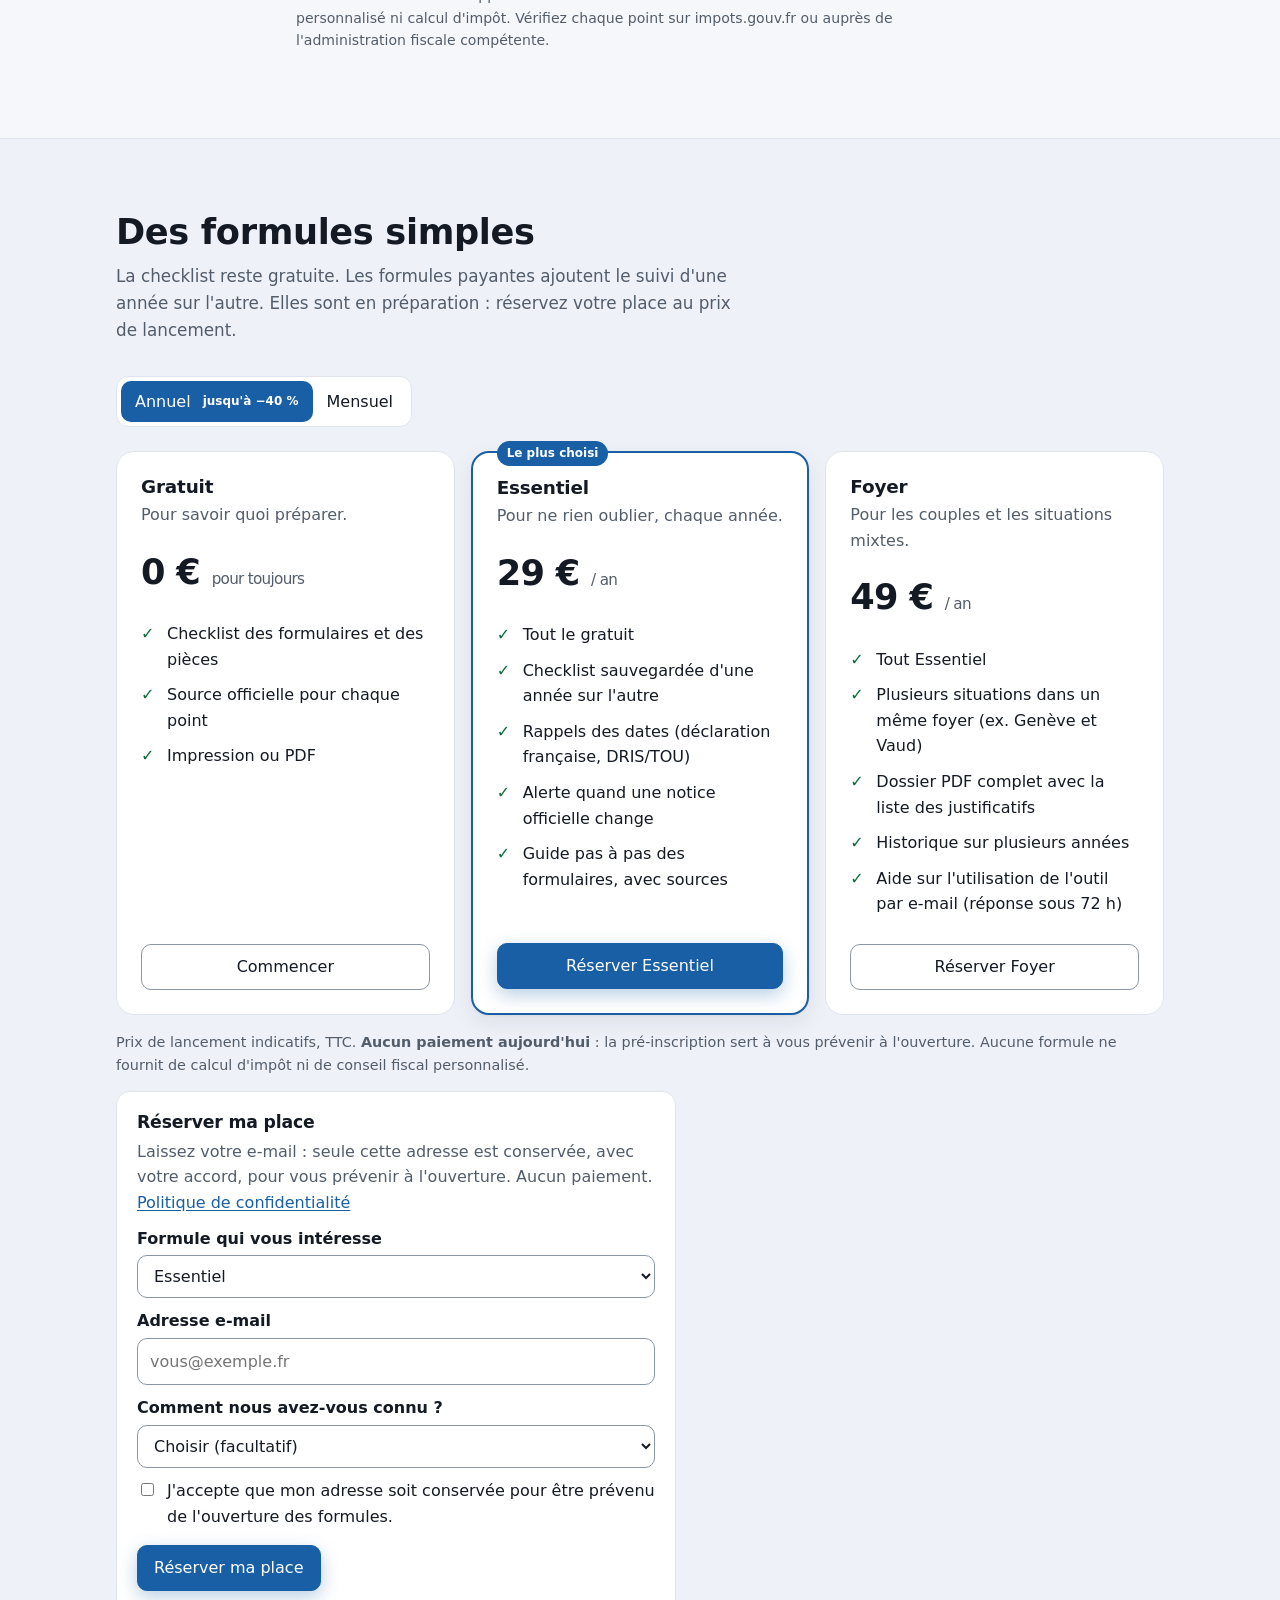
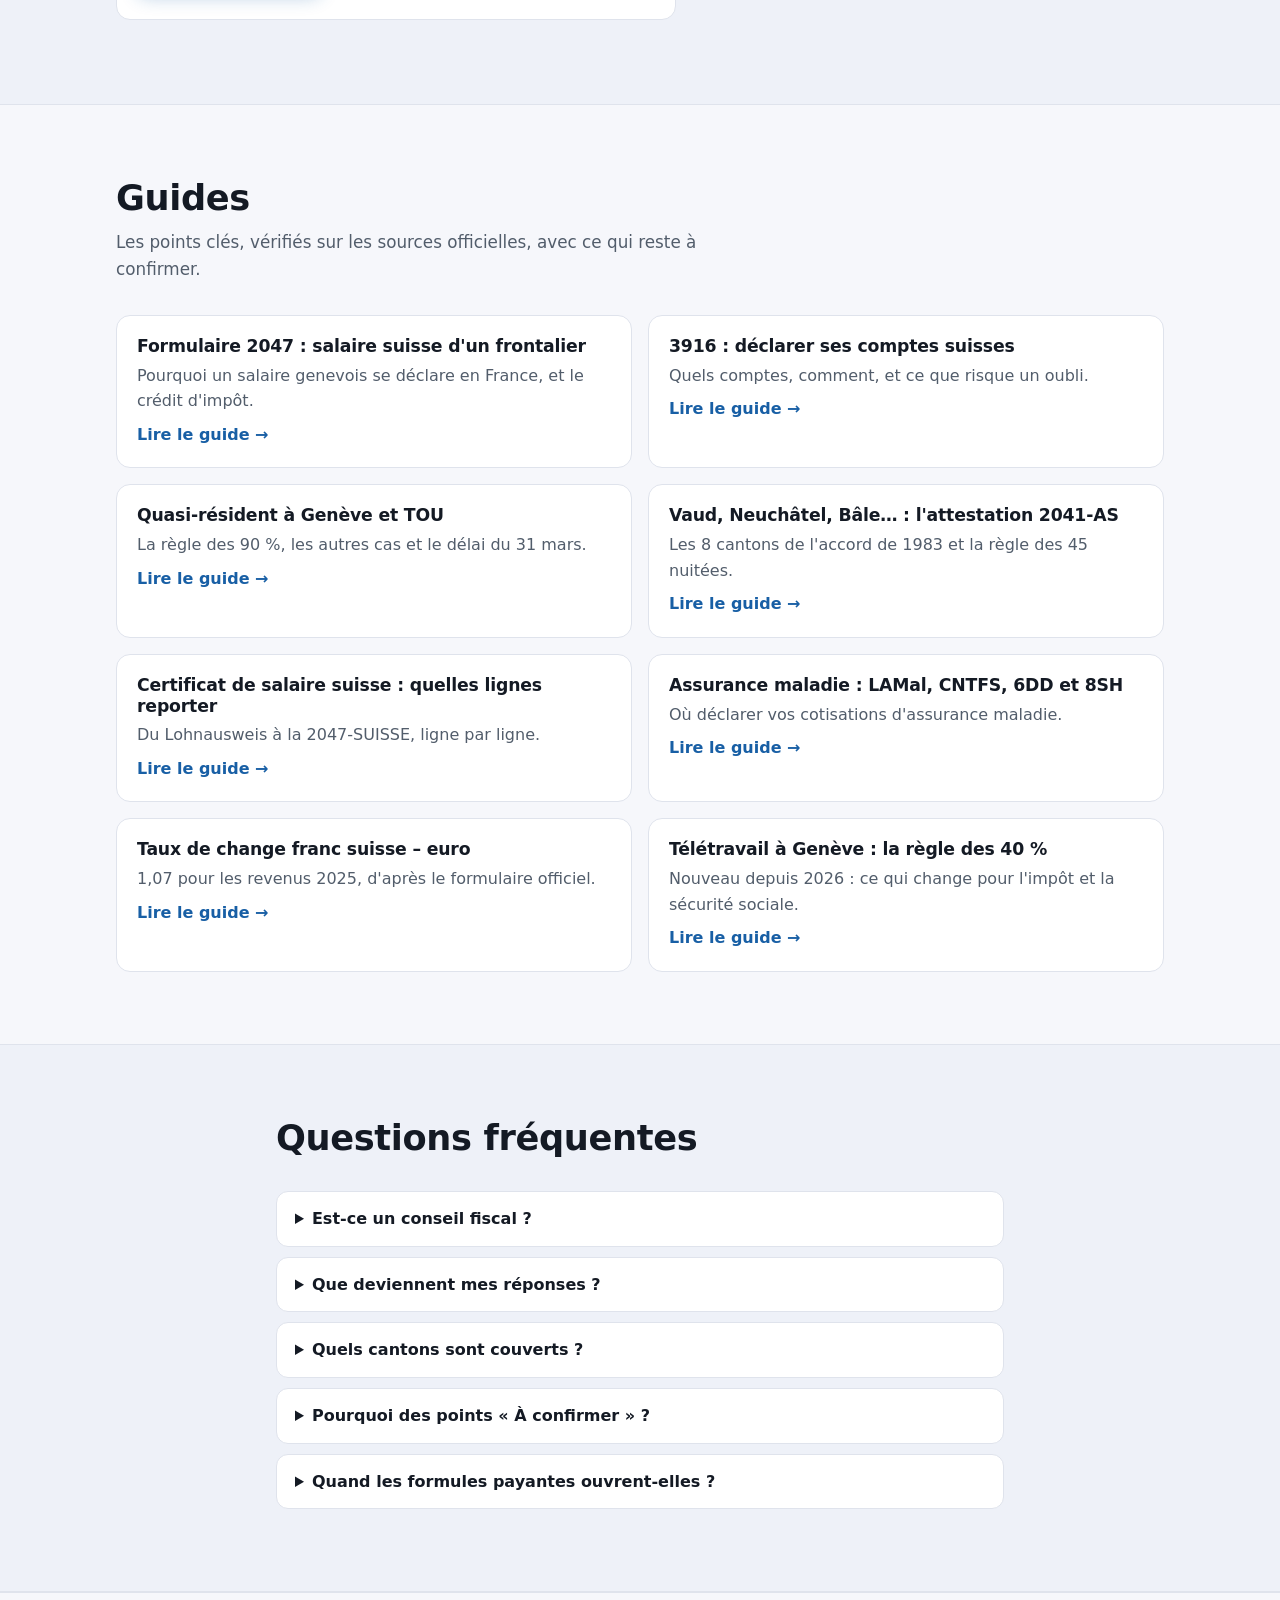
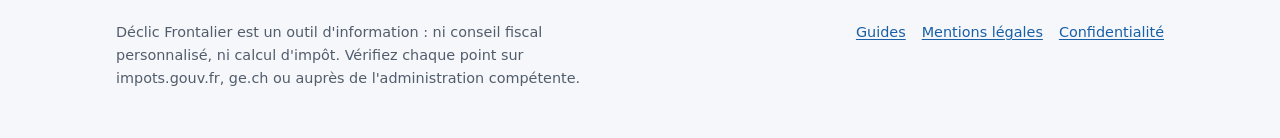
==== commit 5e070921: "3 nouveaux guides et inscription aux rappels dans chaque guide - Certificat de salaire suisse : lign" ====
--- a/index.html
+++ b/index.html
@@ -131,6 +131,9 @@
         <a class="card link reveal" href="articles/3916-compte-bancaire-suisse-frontalier.html"><h3>3916 : déclarer ses comptes suisses</h3><p>Quels comptes, comment, et ce que risque un oubli.</p><span class="more">Lire le guide →</span></a>
         <a class="card link reveal" href="articles/quasi-resident-geneve-taxation-ordinaire-ulterieure.html"><h3>Quasi-résident à Genève et TOU</h3><p>La règle des 90 %, les autres cas et le délai du 31 mars.</p><span class="more">Lire le guide →</span></a>
         <a class="card link reveal" href="articles/2041-as-frontalier-vaud-accord-1983.html"><h3>Vaud, Neuchâtel, Bâle… : l'attestation 2041-AS</h3><p>Les 8 cantons de l'accord de 1983 et la règle des 45 nuitées.</p><span class="more">Lire le guide →</span></a>
+        <a class="card link reveal" href="articles/certificat-salaire-suisse-lohnausweis-2047.html"><h3>Certificat de salaire suisse : quelles lignes reporter</h3><p>Du Lohnausweis à la 2047-SUISSE, ligne par ligne.</p><span class="more">Lire le guide →</span></a>
+        <a class="card link reveal" href="articles/assurance-maladie-frontalier-lamal-impots.html"><h3>Assurance maladie : LAMal, CNTFS, 6DD et 8SH</h3><p>Où déclarer vos cotisations d'assurance maladie.</p><span class="more">Lire le guide →</span></a>
+        <a class="card link reveal" href="articles/taux-change-chf-euro-2047-suisse.html"><h3>Taux de change franc suisse – euro</h3><p>1,07 pour les revenus 2025, d'après le formulaire officiel.</p><span class="more">Lire le guide →</span></a>
         <a class="card link reveal" href="articles/teletravail-frontalier-geneve-40-pourcent.html"><h3>Télétravail à Genève : la règle des 40 %</h3><p>Nouveau depuis 2026 : ce qui change pour l'impôt et la sécurité sociale.</p><span class="more">Lire le guide →</span></a>
       </div>
     </div>
